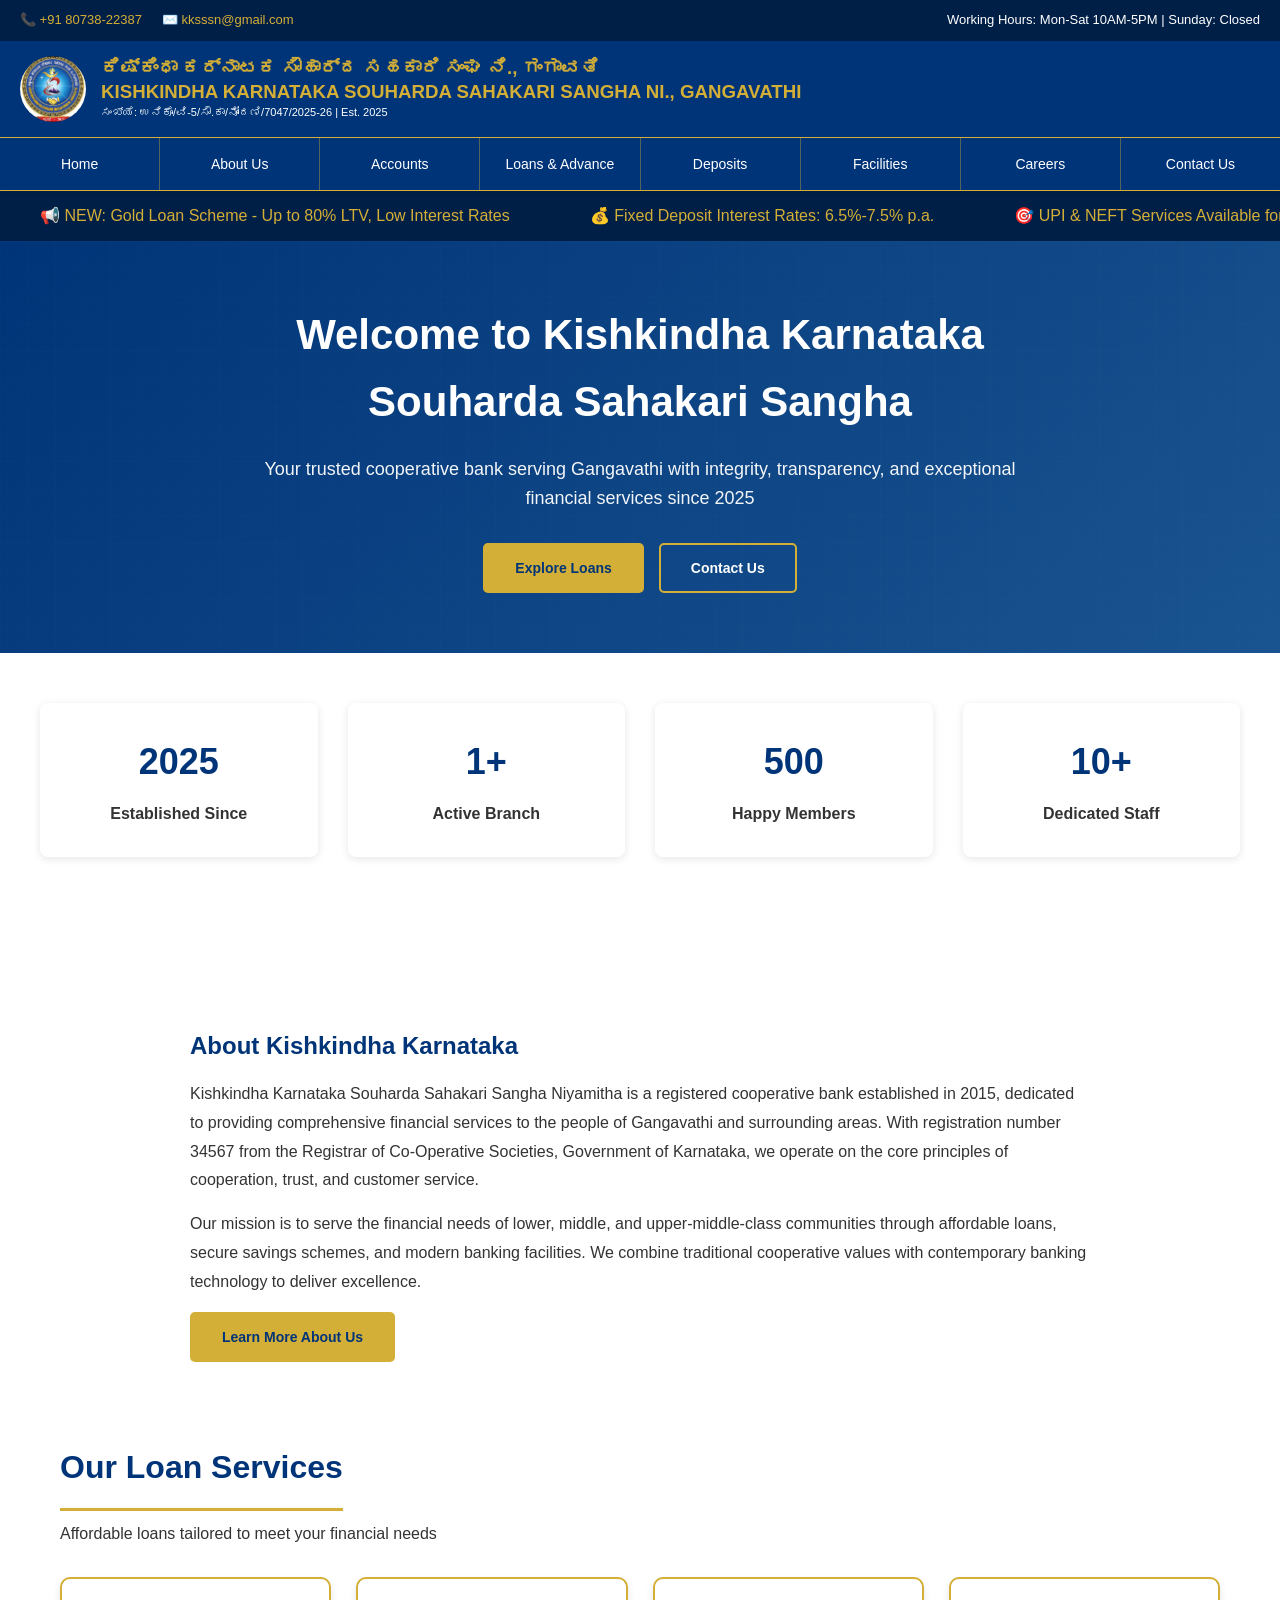
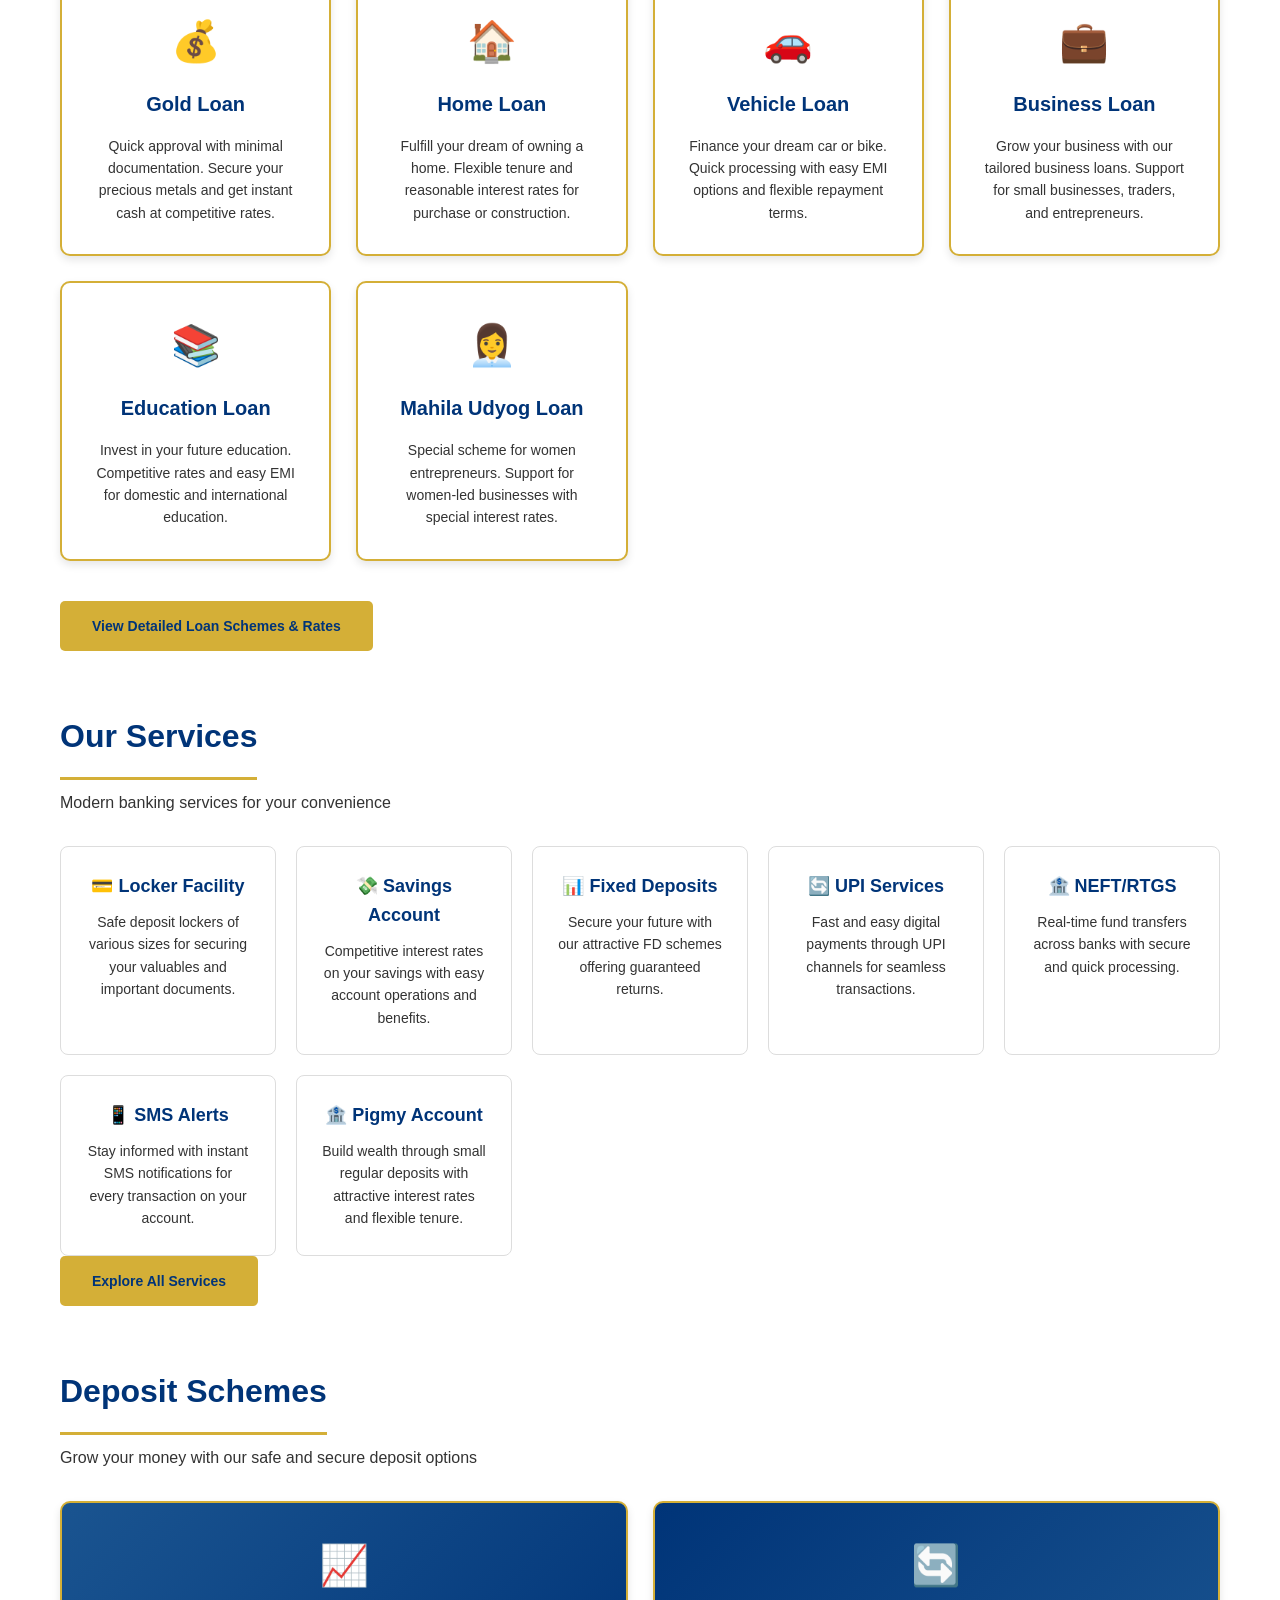
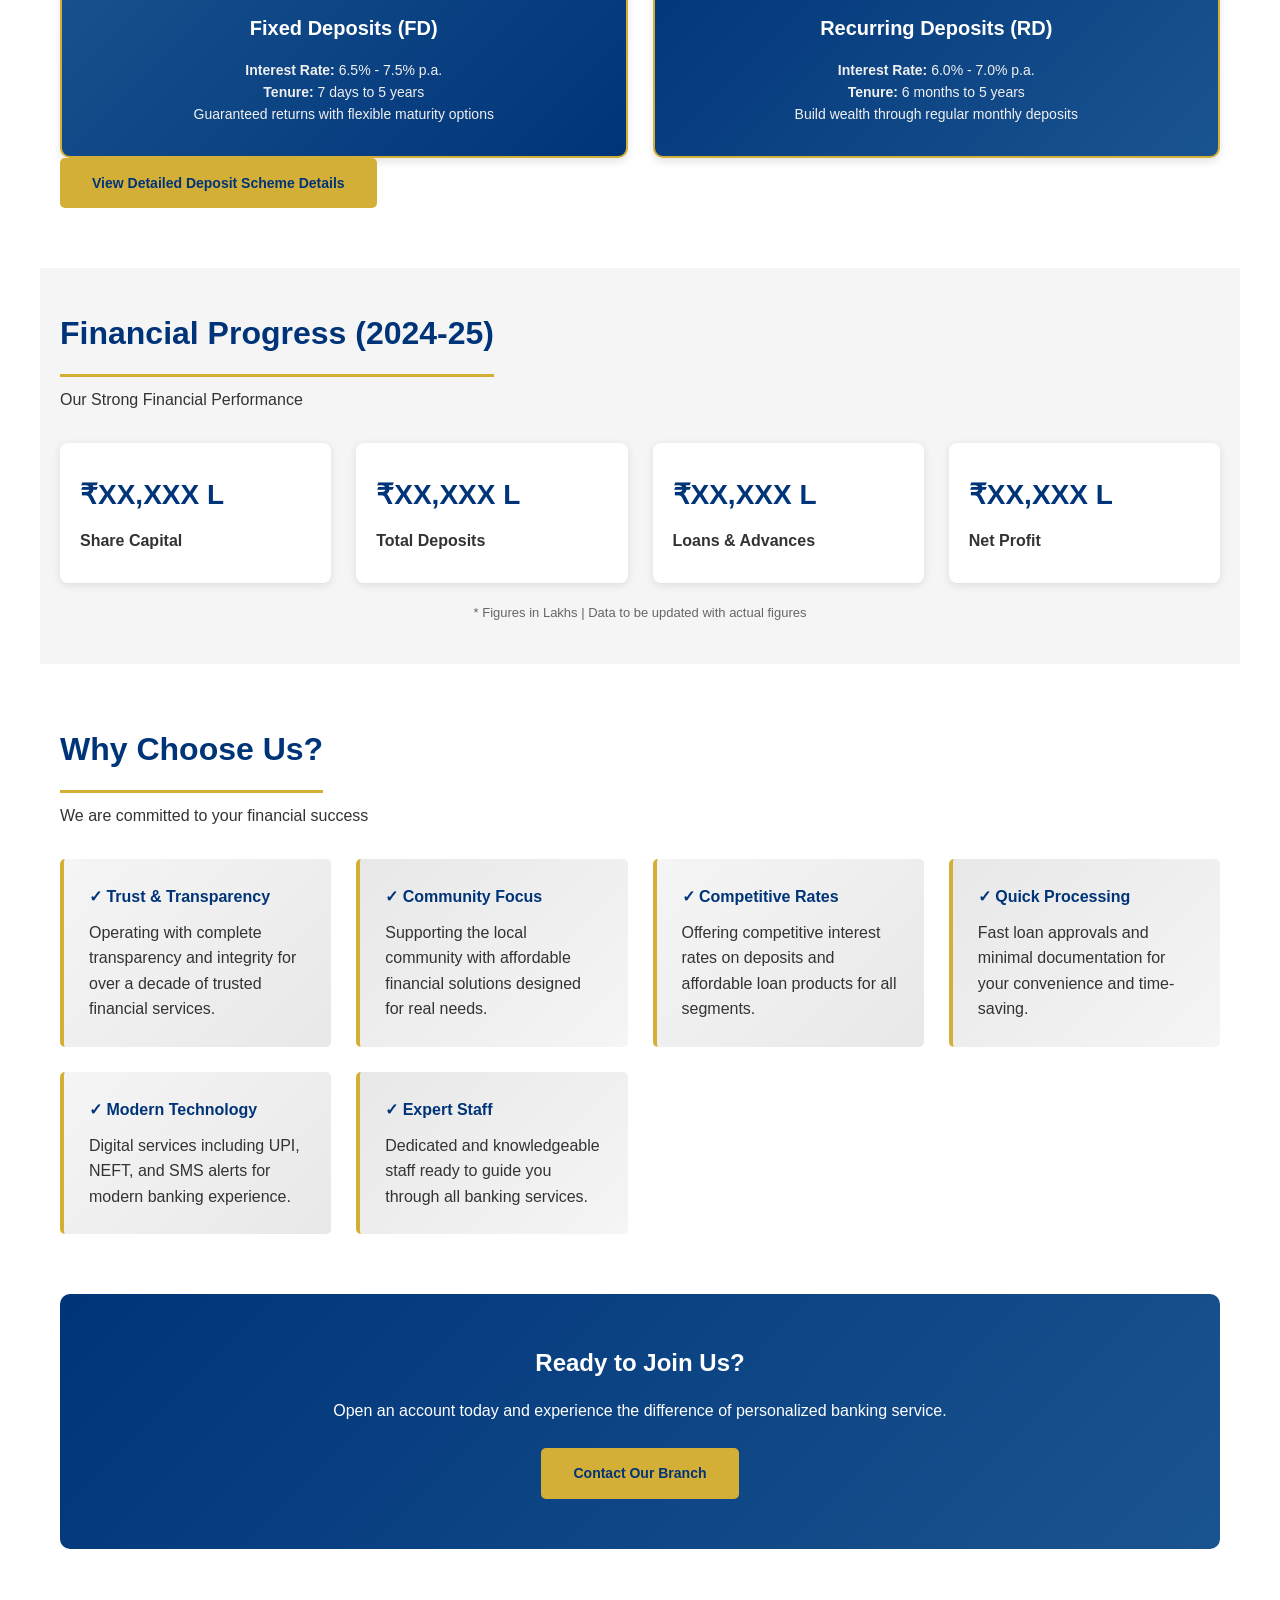
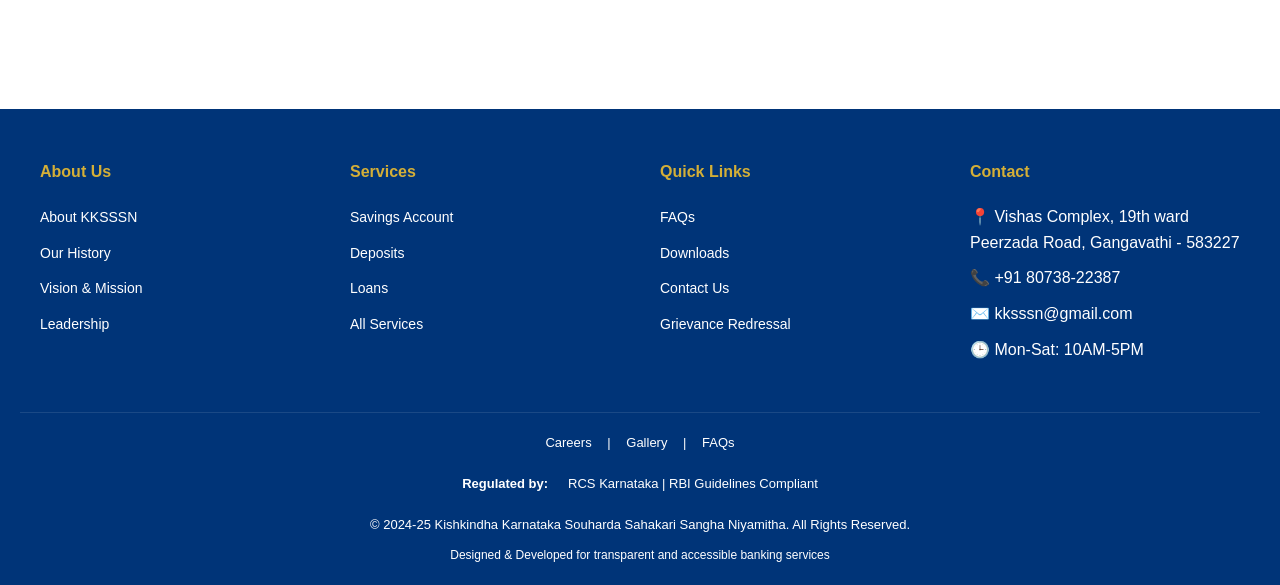
==== index.html @ 933e0ce1 "second commit" ====
<!DOCTYPE html>
<html lang="en">
<head>
    <meta charset="UTF-8">
    <meta name="viewport" content="width=device-width, initial-scale=1.0">
    <meta name="description" content="Kishkinda Karnataka Souharda Sahakari Sangha Niyamitha - Cooperative Bank in Gangavathi">
    <meta name="keywords" content="cooperative bank, loan, deposit, savings, Gangavathi">
    <title>KKSSSN - Kishkinda Karnataka Souharda Sahakari Sangha Niyamitha</title>
    <link rel="stylesheet" href="assets/css/style.css">
</head>
<body>
    <!-- HEADER & NAVIGATION -->
    <header>
        <div class="header-top">
            <div class="header-top-content">
                <div class="header-contact">
                    <a href="tel:+918073822387">📞 +91 80738-22387</a>
                    <a href="mailto:kksssn@gmail.com">✉️ kksssn@gmail.com</a>
                </div>
                <div class="header-top-right">Working Hours: Mon-Sat 10AM-5PM | Sunday: Closed</div>
            </div>
        </div>

        <div class="header-main">
            <div class="logo-section">
                <img src="assets/images/logo.png" alt="KKSSSN Logo" class="logo-img">
                <div class="logo-text">
                    <h1>ಕಿಷ್ಕಿಂಧಾ ಕರ್ನಾಟಕ ಸೌಹಾರ್ದ ಸಹಕಾರಿ ಸಂಘ ನಿ.,  ಗಂಗಾವತಿ<br>KISHKINDHA KARNATAKA SOUHARDA SAHAKARI SANGHA NI., GANGAVATHI</h1>
                    <p>ಸಂಖ್ಯೆ: ಉನಿಕೊ/ವಿ-5/ಸೌ.ಕಾ/ನೋಂದಣಿ/7047/2025-26 | Est. 2025</p>
                </div>
            </div>

            <button class="nav-toggle">☰</button>

            <nav>
                <ul>
                    <li><a href="index.html">Home</a></li>
                    <li class="dropdown">
                        <a href="#about">About Us</a>
                        <ul class="dropdown-menu">
                            <li><a href="pages/about.html#history">History</a></li>
                            <li><a href="pages/about.html#vision">Vision & Mission</a></li>
                            <li><a href="pages/about.html#leadership">Leadership</a></li>
                            <li><a href="pages/gallery.html">Gallery</a></li>
                        </ul>
                    </li>
                    <li class="dropdown">
                        <a href="#accounts">Accounts</a>
                        <ul class="dropdown-menu">
                            <li><a href="pages/savings.html">Savings Account</a></li>
                            <li><a href="pages/pigmy.html">Pigmy Account</a></li>
                        </ul>
                    </li>
                    <li class="dropdown">
                        <a href="#loans">Loans & Advance</a>
                        <ul class="dropdown-menu">
                            <li><a href="pages/loans.html#gold">Gold Loan</a></li>
                            <li><a href="pages/loans.html#home">Home Loan</a></li>
                            <li><a href="pages/loans.html#business">Business Loan</a></li>
                            <li><a href="pages/loans.html#education">Education Loan</a></li>
                            <li><a href="pages/loans.html#mortgage">Mortgage Loan</a></li>
                            <li><a href="pages/loans.html#unsecured">Unsecured Loan</a></li>
                            <li><a href="pages/loans.html#overdraft">Overdraft Facility</a></li>
                            <li><a href="pages/loans.html#emi-calculator">EMI Calculator</a></li>
                        </ul>
                    </li>
                    <li class="dropdown">
                        <a href="#deposits">Deposits</a>
                        <ul class="dropdown-menu">
                            <li><a href="pages/fixed-deposits.html">Fixed Deposit</a></li>
                            <li><a href="pages/fixed-deposits.html#recurring">Recurring Deposit</a></li>
                            <li><a href="pages/pigmy.html">Pigmy Deposit</a></li>
                        </ul>
                    </li>
                    <li class="dropdown">
                        <a href="#facilities">Facilities</a>
                        <ul class="dropdown-menu">
                            <li><a href="pages/services.html">Banking Services</a></li>
                            <li><a href="pages/services.html#locker">Locker Facility</a></li>
                            <li><a href="pages/services.html#online">Online Services</a></li>
                        </ul>
                    </li>
                    <li><a href="pages/careers.html">Careers</a></li>
                    <li><a href="pages/contact.html">Contact Us</a></li>
                </ul>
            </nav>
        </div>
    </header>

    <!-- MARQUEE / TICKER -->
    <div class="marquee-section">
        <div class="marquee">
            <span class="marquee-item">📢 NEW: Gold Loan Scheme - Up to 80% LTV, Low Interest Rates</span>
            <span class="marquee-item">💰 Fixed Deposit Interest Rates: 6.5%-7.5% p.a.</span>
            <span class="marquee-item">🎯 UPI & NEFT Services Available for Easy Transfers</span>
            <span class="marquee-item">📲 SMS Alert Service - Stay Updated with Your Account</span>
        </div>
    </div>

    <!-- HERO SECTION -->
    <section class="hero">
        <div class="hero-content">
            <h2>Welcome to Kishkindha Karnataka Souharda Sahakari Sangha</h2>
            <p>Your trusted cooperative bank serving Gangavathi with integrity, transparency, and exceptional financial services since 2025</p>
            <div class="hero-buttons">
                <a href="pages/loans.html" class="btn btn-primary">Explore Loans</a>
                <a href="pages/contact.html" class="btn btn-secondary">Contact Us</a>
            </div>
        </div>
    </section>

    <!-- STATISTICS SECTION -->
    <section class="stats-section">
        <div class="stats-container">
            <div class="stat-card">
                <div class="stat-number" data-count="2025">2025</div>
                <div class="stat-label">Established Since</div>
            </div>
            <div class="stat-card">
                <div class="stat-number" data-count="1">1</div>
                <div class="stat-label">Active Branch</div>
            </div>
            <div class="stat-card">
                <div class="stat-number" data-count="500">500</div>
                <div class="stat-label">Happy Members</div>
            </div>
            <div class="stat-card">
                <div class="stat-number" data-count="10">10</div>
                <div class="stat-label">Dedicated Staff</div>
            </div>
        </div>
    </section>

    <!-- MAIN CONTENT -->
    <main>
        <!-- ABOUT SECTION -->
        <section class="about-snippet">
            <div class="about-snippet-content">
                <h3>About Kishkindha Karnataka</h3>
                <p>Kishkindha Karnataka Souharda Sahakari Sangha Niyamitha is a registered cooperative bank established in 2015, dedicated to providing comprehensive financial services to the people of Gangavathi and surrounding areas. With registration number 34567 from the Registrar of Co-Operative Societies, Government of Karnataka, we operate on the core principles of cooperation, trust, and customer service.</p>
                <p>Our mission is to serve the financial needs of lower, middle, and upper-middle-class communities through affordable loans, secure savings schemes, and modern banking facilities. We combine traditional cooperative values with contemporary banking technology to deliver excellence.</p>
                <a href="pages/about.html" class="btn btn-primary">Learn More About Us</a>
            </div>
        </section>

        <!-- LOAN SERVICES SECTION -->
        <section class="section">
            <h2 class="section-title">Our Loan Services</h2>
            <p class="section-subtitle">Affordable loans tailored to meet your financial needs</p>
            
            <div class="loans-grid">
                <div class="loan-card">
                    <div class="icon">💰</div>
                    <h3>Gold Loan</h3>
                    <p>Quick approval with minimal documentation. Secure your precious metals and get instant cash at competitive rates.</p>
                </div>
                <div class="loan-card">
                    <div class="icon">🏠</div>
                    <h3>Home Loan</h3>
                    <p>Fulfill your dream of owning a home. Flexible tenure and reasonable interest rates for purchase or construction.</p>
                </div>
                <div class="loan-card">
                    <div class="icon">🚗</div>
                    <h3>Vehicle Loan</h3>
                    <p>Finance your dream car or bike. Quick processing with easy EMI options and flexible repayment terms.</p>
                </div>
                <div class="loan-card">
                    <div class="icon">💼</div>
                    <h3>Business Loan</h3>
                    <p>Grow your business with our tailored business loans. Support for small businesses, traders, and entrepreneurs.</p>
                </div>
                <div class="loan-card">
                    <div class="icon">📚</div>
                    <h3>Education Loan</h3>
                    <p>Invest in your future education. Competitive rates and easy EMI for domestic and international education.</p>
                </div>
                <div class="loan-card">
                    <div class="icon">👩‍💼</div>
                    <h3>Mahila Udyog Loan</h3>
                    <p>Special scheme for women entrepreneurs. Support for women-led businesses with special interest rates.</p>
                </div>
            </div>

            <a href="pages/loans.html" class="btn btn-primary">View Detailed Loan Schemes & Rates</a>
        </section>

        <!-- OUR SERVICES SECTION -->
        <section class="section">
            <h2 class="section-title">Our Services</h2>
            <p class="section-subtitle">Modern banking services for your convenience</p>
            
            <div class="services-grid">
                <div class="service-item">
                    <h4>💳 Locker Facility</h4>
                    <p>Safe deposit lockers of various sizes for securing your valuables and important documents.</p>
                </div>
                <div class="service-item">
                    <h4>💸 Savings Account</h4>
                    <p>Competitive interest rates on your savings with easy account operations and benefits.</p>
                </div>
                <div class="service-item">
                    <h4>📊 Fixed Deposits</h4>
                    <p>Secure your future with our attractive FD schemes offering guaranteed returns.</p>
                </div>
                <div class="service-item">
                    <h4>🔄 UPI Services</h4>
                    <p>Fast and easy digital payments through UPI channels for seamless transactions.</p>
                </div>
                <div class="service-item">
                    <h4>🏦 NEFT/RTGS</h4>
                    <p>Real-time fund transfers across banks with secure and quick processing.</p>
                </div>
                <div class="service-item">
                    <h4>📱 SMS Alerts</h4>
                    <p>Stay informed with instant SMS notifications for every transaction on your account.</p>
                </div>
                <div class="service-item">
                    <h4>🏦 Pigmy Account</h4>
                    <p>Build wealth through small regular deposits with attractive interest rates and flexible tenure.</p>
                </div>
            </div>

            <a href="pages/services.html" class="btn btn-primary">Explore All Services</a>
        </section>

        <!-- DEPOSIT SCHEMES PREVIEW -->
        <section class="section">
            <h2 class="section-title">Deposit Schemes</h2>
            <p class="section-subtitle">Grow your money with our safe and secure deposit options</p>
            
            <div style="display: grid; grid-template-columns: repeat(auto-fit, minmax(280px, 1fr)); gap: 25px;">
                <div class="loan-card" style="background: linear-gradient(135deg, #1a5490 0%, #003478 100%); color: white;">
                    <div class="icon">📈</div>
                    <h3 style="color: white;">Fixed Deposits (FD)</h3>
                    <p style="color: #f0f0f0;"><strong>Interest Rate:</strong> 6.5% - 7.5% p.a.</p>
                    <p style="color: #f0f0f0;"><strong>Tenure:</strong> 7 days to 5 years</p>
                    <p style="color: #f0f0f0;">Guaranteed returns with flexible maturity options</p>
                </div>
                <div class="loan-card" style="background: linear-gradient(135deg, #003478 0%, #1a5490 100%); color: white;">
                    <div class="icon">🔄</div>
                    <h3 style="color: white;">Recurring Deposits (RD)</h3>
                    <p style="color: #f0f0f0;"><strong>Interest Rate:</strong> 6.0% - 7.0% p.a.</p>
                    <p style="color: #f0f0f0;"><strong>Tenure:</strong> 6 months to 5 years</p>
                    <p style="color: #f0f0f0;">Build wealth through regular monthly deposits</p>
                </div>
            </div>

            <a href="pages/deposits.html" class="btn btn-primary">View Detailed Deposit Scheme Details</a>
        </section>

        <!-- FINANCIAL PROGRESS SECTION -->
        <section class="section" style="background-color: var(--light-gray); padding: 40px 20px; margin-left: -20px; margin-right: -20px;">
            <div style="max-width: 1200px; margin: 0 auto;">
                <h2 class="section-title">Financial Progress (2024-25)</h2>
                <p class="section-subtitle" style="margin-bottom: 30px;">Our Strong Financial Performance</p>
                
                <div style="display: grid; grid-template-columns: repeat(auto-fit, minmax(200px, 1fr)); gap: 25px;">
                    <div class="stat-card">
                        <div style="font-size: 28px; font-weight: 700; color: var(--primary-blue); margin-bottom: 10px;">₹XX,XXX L</div>
                        <div class="stat-label">Share Capital</div>
                    </div>
                    <div class="stat-card">
                        <div style="font-size: 28px; font-weight: 700; color: var(--primary-blue); margin-bottom: 10px;">₹XX,XXX L</div>
                        <div class="stat-label">Total Deposits</div>
                    </div>
                    <div class="stat-card">
                        <div style="font-size: 28px; font-weight: 700; color: var(--primary-blue); margin-bottom: 10px;">₹XX,XXX L</div>
                        <div class="stat-label">Loans & Advances</div>
                    </div>
                    <div class="stat-card">
                        <div style="font-size: 28px; font-weight: 700; color: var(--primary-blue); margin-bottom: 10px;">₹XX,XXX L</div>
                        <div class="stat-label">Net Profit</div>
                    </div>
                </div>
                <p style="text-align: center; color: #666; margin-top: 20px; font-size: 13px;">* Figures in Lakhs | Data to be updated with actual figures</p>
            </div>
        </section>

        <!-- WHY CHOOSE US -->
        <section class="section">
            <h2 class="section-title">Why Choose Us?</h2>
            <p class="section-subtitle">We are committed to your financial success</p>
            
            <div style="display: grid; grid-template-columns: repeat(auto-fit, minmax(250px, 1fr)); gap: 25px;">
                <div style="padding: 25px; background: linear-gradient(135deg, #f5f5f5 0%, #e8e8e8 100%); border-left: 4px solid var(--gold); border-radius: 5px;">
                    <h4 style="color: var(--primary-blue); margin-bottom: 10px;">✓ Trust & Transparency</h4>
                    <p>Operating with complete transparency and integrity for over a decade of trusted financial services.</p>
                </div>
                <div style="padding: 25px; background: linear-gradient(135deg, #e8e8e8 0%, #f5f5f5 100%); border-left: 4px solid var(--gold); border-radius: 5px;">
                    <h4 style="color: var(--primary-blue); margin-bottom: 10px;">✓ Community Focus</h4>
                    <p>Supporting the local community with affordable financial solutions designed for real needs.</p>
                </div>
                <div style="padding: 25px; background: linear-gradient(135deg, #f5f5f5 0%, #e8e8e8 100%); border-left: 4px solid var(--gold); border-radius: 5px;">
                    <h4 style="color: var(--primary-blue); margin-bottom: 10px;">✓ Competitive Rates</h4>
                    <p>Offering competitive interest rates on deposits and affordable loan products for all segments.</p>
                </div>
                <div style="padding: 25px; background: linear-gradient(135deg, #e8e8e8 0%, #f5f5f5 100%); border-left: 4px solid var(--gold); border-radius: 5px;">
                    <h4 style="color: var(--primary-blue); margin-bottom: 10px;">✓ Quick Processing</h4>
                    <p>Fast loan approvals and minimal documentation for your convenience and time-saving.</p>
                </div>
                <div style="padding: 25px; background: linear-gradient(135deg, #f5f5f5 0%, #e8e8e8 100%); border-left: 4px solid var(--gold); border-radius: 5px;">
                    <h4 style="color: var(--primary-blue); margin-bottom: 10px;">✓ Modern Technology</h4>
                    <p>Digital services including UPI, NEFT, and SMS alerts for modern banking experience.</p>
                </div>
                <div style="padding: 25px; background: linear-gradient(135deg, #e8e8e8 0%, #f5f5f5 100%); border-left: 4px solid var(--gold); border-radius: 5px;">
                    <h4 style="color: var(--primary-blue); margin-bottom: 10px;">✓ Expert Staff</h4>
                    <p>Dedicated and knowledgeable staff ready to guide you through all banking services.</p>
                </div>
            </div>
        </section>

        <!-- CALL TO ACTION -->
        <section class="section" style="background: linear-gradient(135deg, var(--primary-blue) 0%, var(--light-blue) 100%); color: white; padding: 50px 30px; border-radius: 10px; text-align: center;">
            <h2 style="margin-bottom: 15px;">Ready to Join Us?</h2>
            <p style="margin-bottom: 25px; font-size: 16px;">Open an account today and experience the difference of personalized banking service.</p>
            <a href="pages/contact.html" class="btn btn-primary">Contact Our Branch</a>
        </section>
    </main>

    <!-- FOOTER -->
    <footer>
        <div class="footer-content">
            <div class="footer-section">
                <h4>About Us</h4>
                <ul>
                    <li><a href="pages/about.html">About KKSSSN</a></li>
                    <li><a href="pages/about.html#history">Our History</a></li>
                    <li><a href="pages/about.html#vision">Vision & Mission</a></li>
                    <li><a href="pages/about.html#leadership">Leadership</a></li>
                </ul>
            </div>

            <div class="footer-section">
                <h4>Services</h4>
                <ul>
                    <li><a href="pages/savings.html">Savings Account</a></li>
                    <li><a href="pages/deposits.html">Deposits</a></li>
                    <li><a href="pages/loans.html">Loans</a></li>
                    <li><a href="pages/services.html">All Services</a></li>
                </ul>
            </div>

            <div class="footer-section">
                <h4>Quick Links</h4>
                <ul>
                    <li><a href="pages/faqs.html">FAQs</a></li>
                    <li><a href="pages/downloads.html">Downloads</a></li>
                    <li><a href="pages/contact.html">Contact Us</a></li>
                    <li><a href="pages/contact.html#grievance">Grievance Redressal</a></li>
                </ul>
            </div>

            <div class="footer-section">
                <h4>Contact</h4>
                <ul>
                    <li>📍 Vishas Complex, 19th ward<br>Peerzada Road, Gangavathi - 583227</li>
                    <li>📞 +91 80738-22387</li>
                    <li>✉️ kksssn@gmail.com</li>
                    <li>🕒 Mon-Sat: 10AM-5PM</li>
                </ul>
            </div>
        </div>

        <div class="footer-bottom">
            <div style="margin-bottom: 15px; font-size: 13px;">
                <a href="pages/careers.html" style="color: var(--gold-accent); text-decoration: none; margin: 0 12px;">Careers</a> | 
                <a href="pages/gallery.html" style="color: var(--gold-accent); text-decoration: none; margin: 0 12px;">Gallery</a> | 
                <a href="pages/faqs.html" style="color: var(--gold-accent); text-decoration: none; margin: 0 12px;">FAQs</a>
            </div>
            <div class="footer-logos">
                <span style="font-weight: 600;">Regulated by:</span>
                <span>RCS Karnataka | RBI Guidelines Compliant</span>
            </div>
            <p style="margin-top: 20px;">© 2024-25 Kishkindha Karnataka Souharda Sahakari Sangha Niyamitha. All Rights Reserved.</p>
            <p style="font-size: 12px; margin-top: 10px;">Designed & Developed for transparent and accessible banking services</p>
        </div>
    </footer>

    <script src="assets/js/script.js"></script>
</body>
</html>
---- assets/css/style.css ----
/* ================================================
   KKSSSN Website - Main Stylesheet
   Color Scheme: Blue (#003478), White (#FFFFFF), Gold (#D4AF37)
   ================================================ */

* {
    margin: 0;
    padding: 0;
    box-sizing: border-box;
}

:root {
    --primary-blue: #003478;
    --dark-blue: #001f47;
    --light-blue: #1a5490;
    --gold: #D4AF37;
    --white: #FFFFFF;
    --light-gray: #f5f5f5;
    --dark-gray: #333333;
    --border-gray: #ddd;
}

body {
    font-family: 'Segoe UI', Tahoma, Geneva, Verdana, sans-serif;
    line-height: 1.6;
    color: var(--dark-gray);
    background-color: var(--white);
}

/* ======= HEADER & NAVIGATION ======= */
header {
    background-color: var(--primary-blue);
    color: var(--white);
    padding: 0;
    position: sticky;
    top: 0;
    z-index: 1000;
    box-shadow: 0 2px 5px rgba(0,0,0,0.1);
}

.header-top {
    background-color: var(--dark-blue);
    padding: 10px 20px;
    font-size: 13px;
    width: 100%;
}

.header-top-content {
    display: flex;
    justify-content: space-between;
    align-items: center;
    flex-wrap: wrap;
    gap: 20px;
    width: 100%;
}

.header-contact {
    display: flex;
    gap: 20px;
    flex-wrap: wrap;
    margin-right: auto;
}

.header-contact a {
    color: var(--gold);
    text-decoration: none;
    transition: color 0.3s;
}

.header-contact a:hover {
    color: var(--white);
}

.header-top-right {
    white-space: nowrap;
    text-align: right;
}

.header-main {
    display: flex;
    flex-direction: row;
    flex-wrap: wrap;
    align-items: flex-start;
    padding: 0;
    max-width: 100%;
    margin: 0 auto;
    width: 100%;
}

.logo-section {
    display: flex;
    align-items: center;
    gap: 15px;
    flex: 0 0 auto;
    min-width: 0;
    max-width: none;
    padding: 15px 20px;
    background-color: var(--primary-blue);
    order: 1;
    flex-basis: auto;
}

.logo-img {
    width: 66px;
    height: 66px;
    border-radius: 50%;
}

.logo-text h1 {
    font-size: 18.7px;
    font-weight: 700;
    line-height: 1.3;
    color: var(--gold);
    margin: 0;
    white-space: nowrap;
    word-break: normal;
    overflow: hidden;
    text-overflow: ellipsis;
}

.logo-text p {
    font-size: 11px;
    color: var(--white);
    margin: 0;
    white-space: nowrap;
}

.nav-toggle {
    display: none;
    background: none;
    border: none;
    color: var(--gold);
    font-size: 24px;
    cursor: pointer;
    padding: 15px 20px;
    order: 1;
    flex: 1;
    text-align: right;
}

nav {
    display: flex;
    gap: 0;
    align-items: center;
    width: 100%;
    background-color: var(--primary-blue);
    padding: 0;
    order: 2;
    justify-content: center;
    flex-basis: 100%;
    border-top: 1.5px solid var(--gold);
    border-bottom: 1.5px solid var(--gold);
}

nav ul {
    list-style: none;
    display: flex;
    gap: 0;
    width: 100%;
    justify-content: space-around;
}

nav li {
    position: relative;
    flex: 1;
    text-align: center;
    border-right: 1px solid rgba(212, 175, 55, 0.4);
}

nav li:last-child {
    border-right: none;
}

nav a {
    color: var(--white);
    text-decoration: none;
    padding: 15px 18px;
    display: block;
    transition: background-color 0.3s, color 0.3s;
    font-size: 14px;
    font-weight: 500;
}

nav a:hover {
    background-color: var(--gold);
    color: var(--primary-blue);
}

/* Dropdown Styles */
.dropdown {
    position: relative;
}

.dropdown-menu {
    position: absolute;
    top: 100%;
    left: 0;
    background-color: var(--dark-blue);
    list-style: none;
    min-width: 200px;
    opacity: 0;
    visibility: hidden;
    transform: translateY(-10px);
    transition: all 0.3s;
    box-shadow: 0 4px 6px rgba(0,0,0,0.2);
    display: flex;
    flex-direction: column;
    text-align: left;
}

.dropdown:hover .dropdown-menu {
    opacity: 1;
    visibility: visible;
    transform: translateY(0);
}

.dropdown-menu li a {
    padding: 12px 20px;
    border-bottom: 1px solid rgba(255,255,255,0.1);
    text-align: left;
}

.dropdown-menu li a:hover {
    background-color: var(--gold);
    color: var(--primary-blue);
}

.internet-banking-btn {
    background-color: var(--gold);
    color: var(--primary-blue);
    padding: 10px 20px !important;
    border-radius: 5px;
    font-weight: 700;
    margin-left: 10px;
}

.internet-banking-btn:hover {
    background-color: var(--white);
    box-shadow: 0 2px 8px rgba(212,175,55,0.3);
}

/* ======= MOBILE MENU ======= */
@media (max-width: 768px) {
    .logo-text h1 {
        font-size: 14px;
    }

    .nav-toggle {
        display: block;
    }

    nav {
        position: absolute;
        top: 100%;
        left: 0;
        right: 0;
        background-color: var(--dark-blue);
        flex-direction: column;
        max-height: 0;
        overflow: hidden;
        transition: max-height 0.3s;
    }

    nav.active {
        max-height: 500px;
    }

    nav ul {
        flex-direction: column;
        width: 100%;
        gap: 0;
    }

    nav a {
        border-bottom: 1px solid rgba(255,255,255,0.1);
    }

    .dropdown-menu {
        position: static;
        opacity: 1;
        visibility: visible;
        transform: none;
        background-color: rgba(0,0,0,0.2);
        max-height: 0;
        overflow: hidden;
        transition: max-height 0.3s;
    }

    .dropdown.active .dropdown-menu {
        max-height: 300px;
    }
}

/* ======= HERO SECTION ======= */
.hero {
    background: linear-gradient(135deg, var(--primary-blue) 0%, var(--light-blue) 100%);
    color: var(--white);
    padding: 60px 20px;
    text-align: center;
    position: relative;
    overflow: hidden;
}

.hero::before {
    content: '';
    position: absolute;
    top: 0;
    left: 0;
    right: 0;
    bottom: 0;
    background: url('data:image/svg+xml,<svg xmlns="http://www.w3.org/2000/svg" viewBox="0 0 1200 600"><defs><pattern id="grid" width="40" height="40" patternUnits="userSpaceOnUse"><path d="M 40 0 L 0 0 0 40" fill="none" stroke="rgba(255,255,255,.05)" stroke-width="1"/></pattern></defs><rect width="1200" height="600" fill="url(%23grid)" /></svg>');
    opacity: 0.5;
}

.hero-content {
    max-width: 800px;
    margin: 0 auto;
    position: relative;
    z-index: 1;
}

.hero h2 {
    font-size: 42px;
    margin-bottom: 20px;
    font-weight: 700;
}

.hero p {
    font-size: 18px;
    margin-bottom: 30px;
    opacity: 0.95;
}

.hero-buttons {
    display: flex;
    gap: 15px;
    justify-content: center;
    flex-wrap: wrap;
}

.btn {
    display: inline-block;
    padding: 12px 30px;
    border-radius: 5px;
    text-decoration: none;
    font-weight: 600;
    transition: all 0.3s;
    border: 2px solid transparent;
    cursor: pointer;
    font-size: 14px;
}

.btn-primary {
    background-color: var(--gold);
    color: var(--primary-blue);
}

.btn-primary:hover {
    background-color: var(--white);
    transform: translateY(-2px);
    box-shadow: 0 4px 12px rgba(212,175,55,0.4);
}

.btn-secondary {
    background-color: transparent;
    color: var(--white);
    border: 2px solid var(--gold);
}

.btn-secondary:hover {
    background-color: var(--gold);
    color: var(--primary-blue);
}

/* ======= MARQUEE ======= */
.marquee-section {
    background-color: var(--dark-blue);
    color: var(--gold);
    padding: 12px 0;
    overflow: hidden;
}

.marquee {
    display: flex;
    animation: scroll 30s linear infinite;
    white-space: nowrap;
}

@keyframes scroll {
    0% {
        transform: translateX(100%);
    }
    100% {
        transform: translateX(-100%);
    }
}

.marquee-item {
    padding: 0 40px;
    font-size: 16px;
    font-weight: 500;
}

/* ======= STATISTICS SECTION ======= */
.stats-section {
    background-color: var(--white);
    padding: 50px 20px;
}

.stats-container {
    max-width: 1200px;
    margin: 0 auto;
    display: grid;
    grid-template-columns: repeat(auto-fit, minmax(200px, 1fr));
    gap: 30px;
    text-align: center;
}

.stat-card {
    padding: 30px 20px;
    background-color: var(--white);
    border-radius: 8px;
    box-shadow: 0 2px 8px rgba(0,0,0,0.1);
    transition: transform 0.3s, box-shadow 0.3s;
}

.stat-card:hover {
    transform: translateY(-5px);
    box-shadow: 0 4px 12px rgba(0,0,0,0.15);
}

.stat-number {
    font-size: 36px;
    font-weight: 700;
    color: var(--primary-blue);
    margin-bottom: 10px;
}

.stat-label {
    font-size: 16px;
    color: var(--dark-gray);
    font-weight: 600;
}

/* ======= MAIN CONTENT ======= */
main {
    max-width: 1200px;
    margin: 0 auto;
    padding: 40px 20px;
}

.section {
    margin-bottom: 60px;
}

.section-title {
    font-size: 32px;
    font-weight: 700;
    color: var(--primary-blue);
    margin-bottom: 10px;
    padding-bottom: 15px;
    border-bottom: 3px solid var(--gold);
    display: inline-block;
}

.section-subtitle {
    font-size: 16px;
    color: var(--dark-gray);
    margin-bottom: 30px;
}

/* ======= LOAN CARDS GRID ======= */
.loans-grid {
    display: grid;
    grid-template-columns: repeat(auto-fit, minmax(250px, 1fr));
    gap: 25px;
    margin-bottom: 40px;
}

.loan-card {
    background-color: var(--white);
    color: var(--primary-blue);
    padding: 30px;
    border-radius: 10px;
    text-align: center;
    transition: transform 0.3s, box-shadow 0.3s;
    box-shadow: 0 4px 8px rgba(0,0,0,0.1);
    cursor: pointer;
    border: 2px solid var(--gold);
}

.loan-card:hover {
    transform: translateY(-8px);
    box-shadow: 0 8px 16px rgba(0,0,0,0.2);
    background-color: var(--light-gray);
}

.loan-card h3 {
    font-size: 20px;
    margin-bottom: 15px;
    font-weight: 700;
    color: var(--primary-blue);
}

.loan-card p {
    font-size: 14px;
    line-height: 1.6;
    color: var(--dark-gray);
}

.loan-card .icon {
    font-size: 40px;
    margin-bottom: 15px;
}

/* ======= SERVICES GRID ======= */
.services-grid {
    display: grid;
    grid-template-columns: repeat(auto-fit, minmax(200px, 1fr));
    gap: 20px;
}

.service-item {
    background-color: var(--white);
    padding: 25px;
    border-radius: 8px;
    text-align: center;
    border-top: 4px solid var(--gold);
    transition: all 0.3s;
    border: 1px solid var(--border-gray);
}

.service-item:hover {
    box-shadow: 0 4px 12px rgba(0,0,0,0.15);
    transform: translateY(-3px);
}

.service-item h4 {
    color: var(--primary-blue);
    font-size: 18px;
    margin-bottom: 10px;
    font-weight: 700;
}

.service-item p {
    font-size: 14px;
    color: var(--dark-gray);
}

/* ======= ABOUT SECTION ON HOMEPAGE ======= */
.about-snippet {
    background-color: var(--white);
    padding: 40px 20px;
    margin: -40px -20px;
    margin-top: 40px;
    margin-bottom: 40px;
}

.about-snippet-content {
    max-width: 900px;
    margin: 0 auto;
}

.about-snippet h3 {
    color: var(--primary-blue);
    font-size: 24px;
    margin-bottom: 15px;
}

.about-snippet p {
    font-size: 16px;
    line-height: 1.8;
    color: var(--dark-gray);
    margin-bottom: 15px;
}

/* ======= FULL PAGE ======= */
.page-header {
    background-color: var(--white);
    color: var(--primary-blue);
    padding: 40px 20px;
    margin-bottom: 40px;
    text-align: center;
    border-bottom: 3px solid var(--gold);
}

.page-header h1 {
    font-size: 36px;
    font-weight: 700;
    margin-bottom: 10px;
    color: var(--primary-blue);
}

.page-header p {
    font-size: 16px;
    color: var(--dark-gray);
}

/* ======= FOOTER ======= */
footer {
    background-color: var(--primary-blue);
    color: var(--white);
    padding: 50px 20px 20px;
    margin-top: 60px;
}

.footer-content {
    max-width: 1200px;
    margin: 0 auto;
    display: grid;
    grid-template-columns: repeat(auto-fit, minmax(250px, 1fr));
    gap: 40px;
    margin-bottom: 40px;
}

.footer-section h4 {
    color: var(--gold);
    font-size: 16px;
    margin-bottom: 20px;
    font-weight: 700;
}

.footer-section ul {
    list-style: none;
}

.footer-section ul li {
    margin-bottom: 10px;
}

.footer-section a {
    color: var(--white);
    text-decoration: none;
    transition: color 0.3s;
    font-size: 14px;
}

.footer-section a:hover {
    color: var(--gold);
}

.footer-bottom {
    border-top: 1px solid rgba(255,255,255,0.1);
    padding-top: 20px;
    text-align: center;
    font-size: 13px;
}

.footer-logos {
    display: flex;
    justify-content: center;
    gap: 20px;
    margin-top: 20px;
    align-items: center;
}

.footer-logos img {
    height: 40px;
    opacity: 0.8;
}

/* ======= TABLE STYLES ======= */
table {
    width: 100%;
    border-collapse: collapse;
    margin: 20px 0;
    box-shadow: 0 2px 8px rgba(0,0,0,0.1);
}

table thead {
    background-color: var(--primary-blue);
    color: var(--white);
}

table th {
    padding: 15px;
    text-align: left;
    font-weight: 700;
}

table td {
    padding: 12px 15px;
    border-bottom: 1px solid var(--border-gray);
}

table tbody tr:hover {
    background-color: var(--light-gray);
}

/* ======= FORM STYLES ======= */
form {
    max-width: 600px;
    margin: 30px 0;
}

.form-group {
    margin-bottom: 20px;
}

label {
    display: block;
    margin-bottom: 8px;
    font-weight: 600;
    color: var(--dark-gray);
}

input[type="text"],
input[type="email"],
input[type="phone"],
textarea,
select {
    width: 100%;
    padding: 12px;
    border: 1px solid var(--border-gray);
    border-radius: 5px;
    font-family: inherit;
    font-size: 14px;
    transition: border-color 0.3s;
}

input[type="text"]:focus,
input[type="email"]:focus,
input[type="phone"]:focus,
textarea:focus,
select:focus {
    outline: none;
    border-color: var(--primary-blue);
    box-shadow: 0 0 5px rgba(0,52,120,0.1);
}

textarea {
    resize: vertical;
    min-height: 120px;
}

/* ======= UTILITIES ======= */
.container {
    max-width: 1200px;
    margin: 0 auto;
    padding: 0 20px;
}

.text-center {
    text-align: center;
}

.text-gold {
    color: var(--gold);
}

.text-primary {
    color: var(--primary-blue);
}

.mt-20 {
    margin-top: 20px;
}

.mb-20 {
    margin-bottom: 20px;
}

/* ======= RESPONSIVE ======= */
@media (max-width: 768px) {
    .header-top-content {
        flex-direction: column;
        gap: 10px;
    }

    .header-main {
        flex-direction: column;
        padding-left: 15px;
        padding-right: 15px;
    }

    .logo-section {
        margin-bottom: 15px;
        width: 100%;
    }

    .logo-text h1 {
        font-size: 16px;
    }

    .logo-text p {
        font-size: 11px;
    }

    .hero h2 {
        font-size: 28px;
    }

    .hero p {
        font-size: 14px;
    }

    .section-title {
        font-size: 24px;
    }

    main {
        padding: 30px 15px;
    }

    .stats-container {
        grid-template-columns: repeat(2, 1fr);
        gap: 20px;
    }

    .stat-number {
        font-size: 28px;
    }

    .loans-grid {
        grid-template-columns: 1fr;
    }

    .footer-content {
        grid-template-columns: 1fr;
        gap: 30px;
    }
}

@media (max-width: 480px) {
    .header-contact {
        flex-direction: column;
        gap: 5px;
    }

    .hero h2 {
        font-size: 22px;
    }

    .hero p {
        font-size: 12px;
    }

    .hero-buttons {
        flex-direction: column;
    }

    .btn {
        width: 100%;
        text-align: center;
    }

    .stats-container {
        grid-template-columns: 1fr;
    }

    .stat-number {
        font-size: 24px;
    }
}
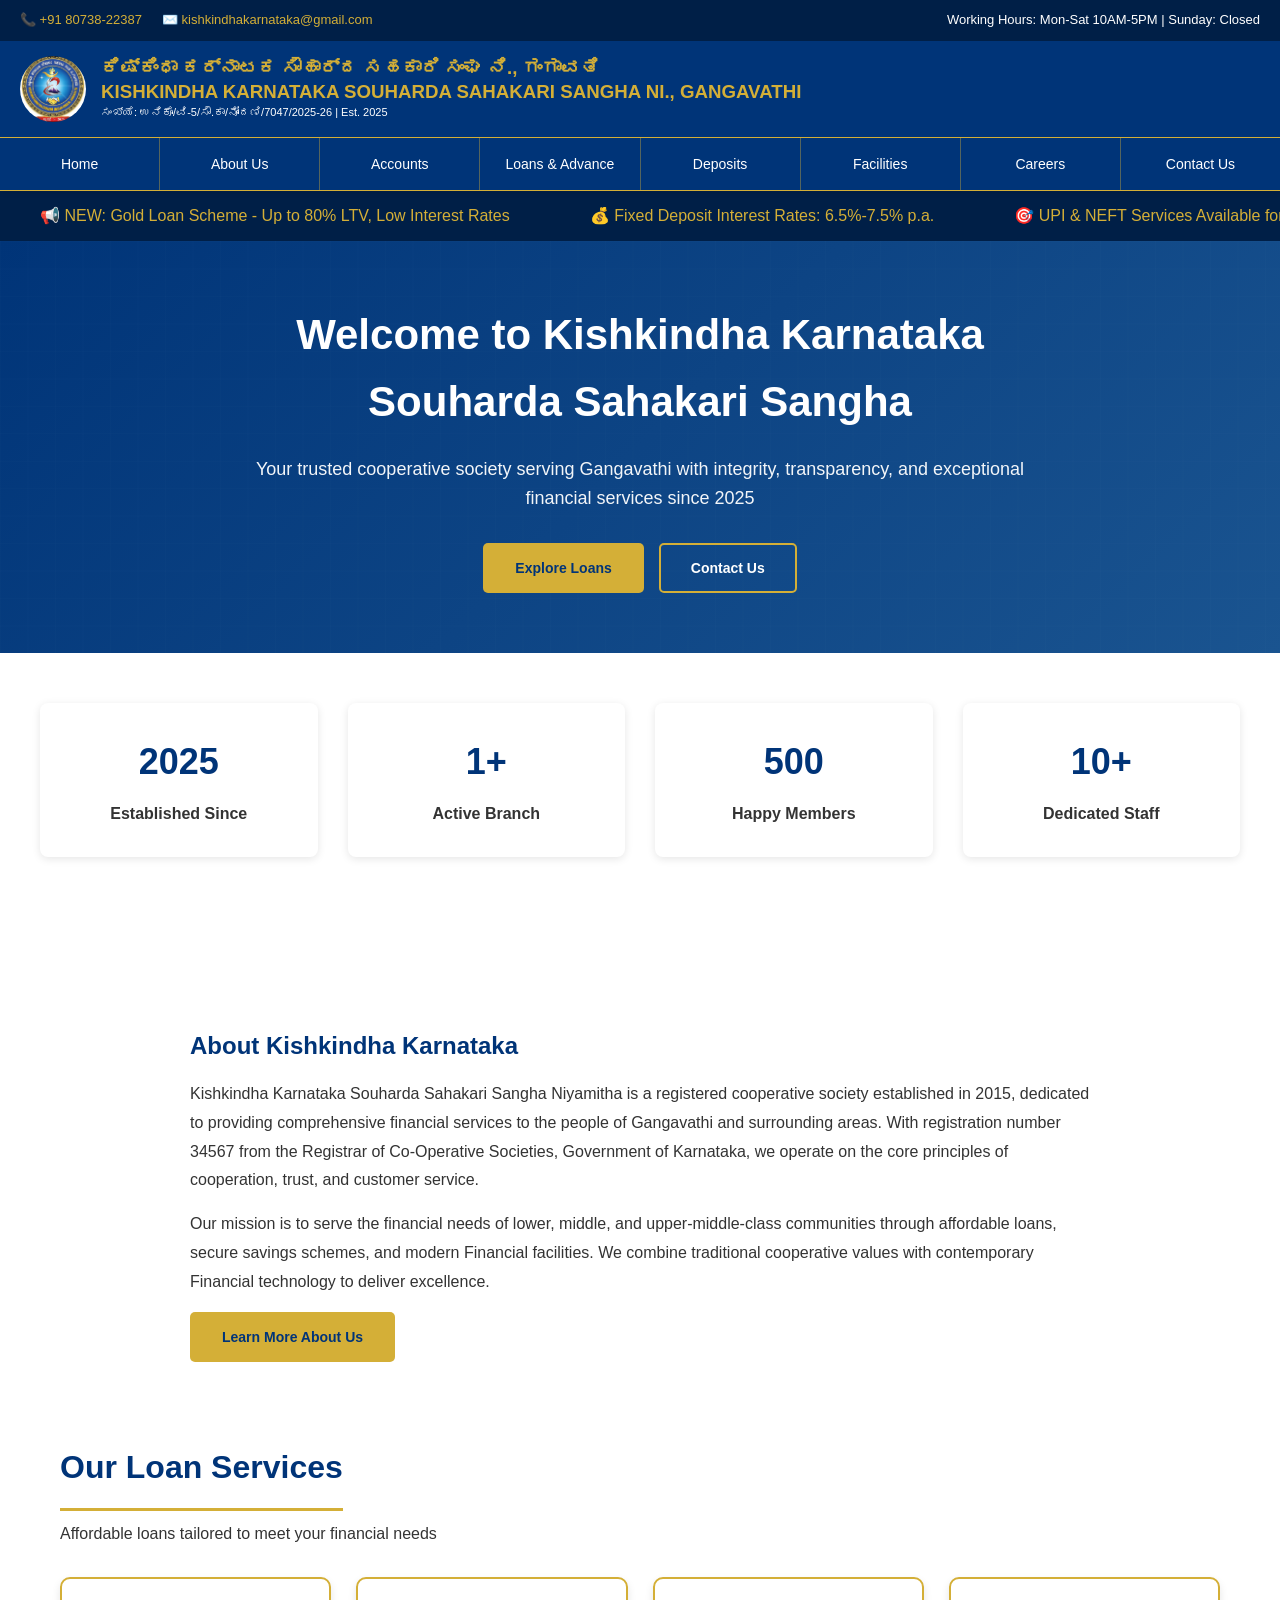
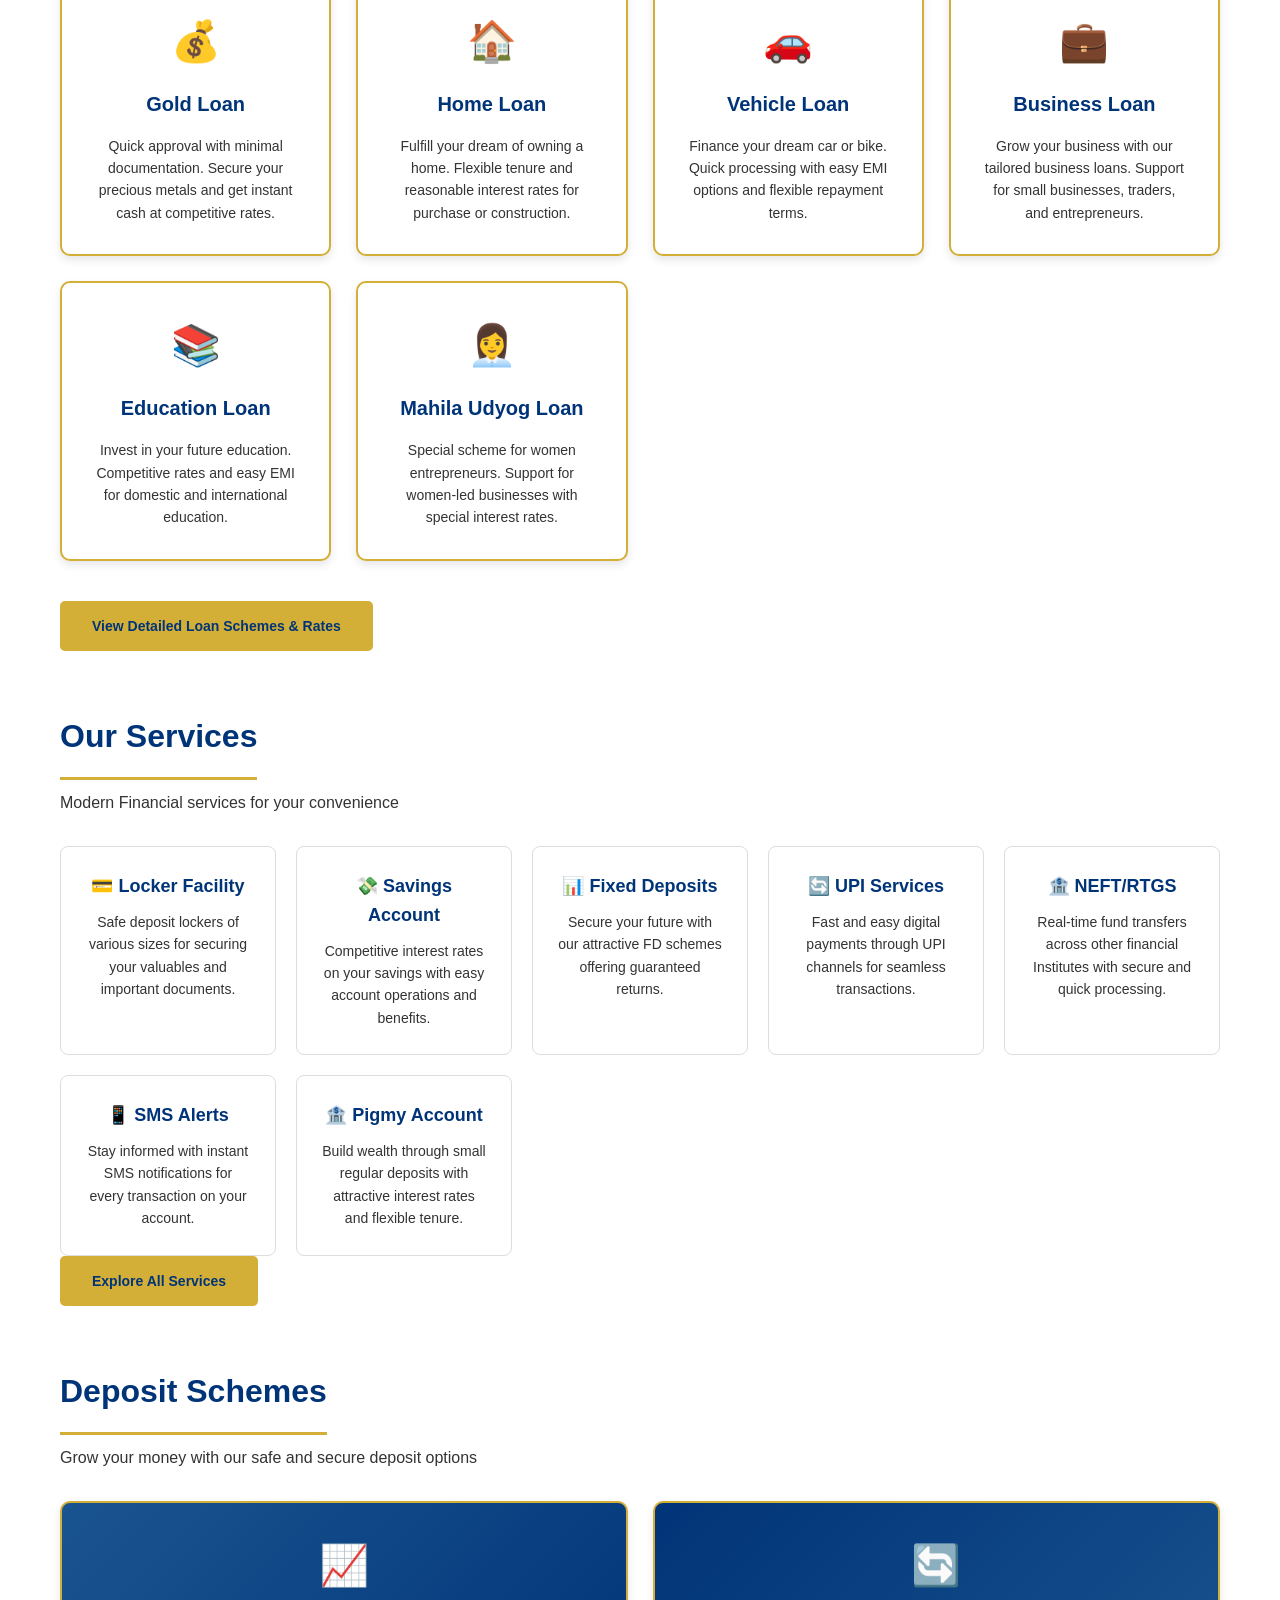
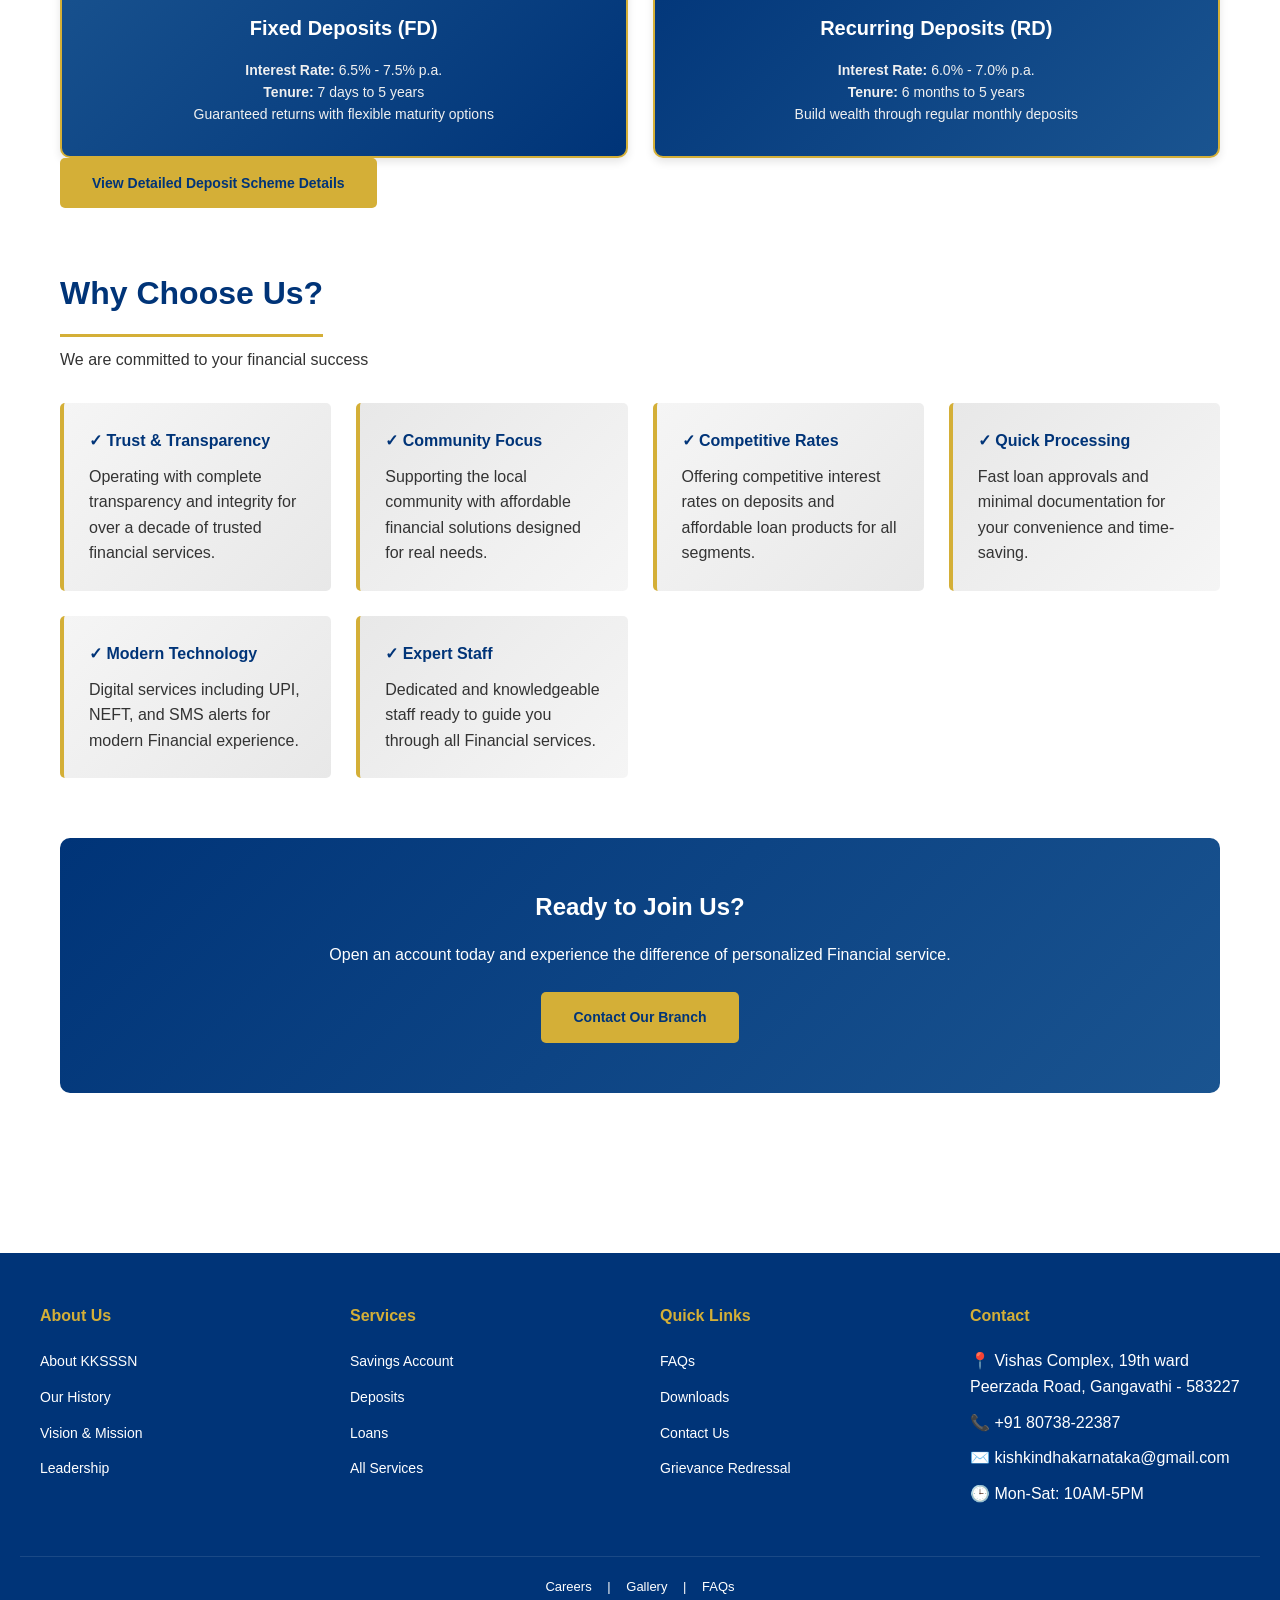
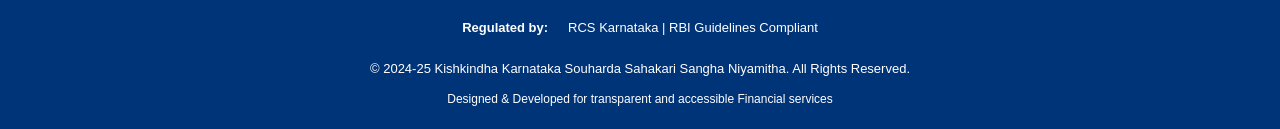
==== commit 48a57d75: "updated minor changes and added images" ====
--- a/index.html
+++ b/index.html
@@ -3,8 +3,8 @@
 <head>
     <meta charset="UTF-8">
     <meta name="viewport" content="width=device-width, initial-scale=1.0">
-    <meta name="description" content="Kishkinda Karnataka Souharda Sahakari Sangha Niyamitha - Cooperative Bank in Gangavathi">
-    <meta name="keywords" content="cooperative bank, loan, deposit, savings, Gangavathi">
+    <meta name="description" content="Kishkinda Karnataka Souharda Sahakari Sangha Niyamitha - cooperative society in Gangavathi">
+    <meta name="keywords" content="cooperative society, loan, deposit, savings, Gangavathi">
     <title>KKSSSN - Kishkinda Karnataka Souharda Sahakari Sangha Niyamitha</title>
     <link rel="stylesheet" href="assets/css/style.css">
 </head>
@@ -15,7 +15,7 @@
             <div class="header-top-content">
                 <div class="header-contact">
                     <a href="tel:+918073822387">📞 +91 80738-22387</a>
-                    <a href="mailto:kksssn@gmail.com">✉️ kksssn@gmail.com</a>
+                    <a href="mailto:kishkindhakarnataka@gmail.com">✉️ kishkindhakarnataka@gmail.com</a>
                 </div>
                 <div class="header-top-right">Working Hours: Mon-Sat 10AM-5PM | Sunday: Closed</div>
             </div>
@@ -41,6 +41,7 @@
                             <li><a href="pages/about.html#history">History</a></li>
                             <li><a href="pages/about.html#vision">Vision & Mission</a></li>
                             <li><a href="pages/about.html#leadership">Leadership</a></li>
+                            <li><a href="pages/board.html">Board of Directors</a></li>
                             <li><a href="pages/gallery.html">Gallery</a></li>
                         </ul>
                     </li>
@@ -75,7 +76,7 @@
                     <li class="dropdown">
                         <a href="#facilities">Facilities</a>
                         <ul class="dropdown-menu">
-                            <li><a href="pages/services.html">Banking Services</a></li>
+                            <li><a href="pages/services.html">Financial Services</a></li>
                             <li><a href="pages/services.html#locker">Locker Facility</a></li>
                             <li><a href="pages/services.html#online">Online Services</a></li>
                         </ul>
@@ -101,7 +102,7 @@
     <section class="hero">
         <div class="hero-content">
             <h2>Welcome to Kishkindha Karnataka Souharda Sahakari Sangha</h2>
-            <p>Your trusted cooperative bank serving Gangavathi with integrity, transparency, and exceptional financial services since 2025</p>
+            <p>Your trusted cooperative society serving Gangavathi with integrity, transparency, and exceptional financial services since 2025</p>
             <div class="hero-buttons">
                 <a href="pages/loans.html" class="btn btn-primary">Explore Loans</a>
                 <a href="pages/contact.html" class="btn btn-secondary">Contact Us</a>
@@ -137,8 +138,8 @@
         <section class="about-snippet">
             <div class="about-snippet-content">
                 <h3>About Kishkindha Karnataka</h3>
-                <p>Kishkindha Karnataka Souharda Sahakari Sangha Niyamitha is a registered cooperative bank established in 2015, dedicated to providing comprehensive financial services to the people of Gangavathi and surrounding areas. With registration number 34567 from the Registrar of Co-Operative Societies, Government of Karnataka, we operate on the core principles of cooperation, trust, and customer service.</p>
-                <p>Our mission is to serve the financial needs of lower, middle, and upper-middle-class communities through affordable loans, secure savings schemes, and modern banking facilities. We combine traditional cooperative values with contemporary banking technology to deliver excellence.</p>
+                <p>Kishkindha Karnataka Souharda Sahakari Sangha Niyamitha is a registered cooperative society established in 2015, dedicated to providing comprehensive financial services to the people of Gangavathi and surrounding areas. With registration number 34567 from the Registrar of Co-Operative Societies, Government of Karnataka, we operate on the core principles of cooperation, trust, and customer service.</p>
+                <p>Our mission is to serve the financial needs of lower, middle, and upper-middle-class communities through affordable loans, secure savings schemes, and modern Financial facilities. We combine traditional cooperative values with contemporary Financial technology to deliver excellence.</p>
                 <a href="pages/about.html" class="btn btn-primary">Learn More About Us</a>
             </div>
         </section>
@@ -187,7 +188,7 @@
         <!-- OUR SERVICES SECTION -->
         <section class="section">
             <h2 class="section-title">Our Services</h2>
-            <p class="section-subtitle">Modern banking services for your convenience</p>
+            <p class="section-subtitle">Modern Financial services for your convenience</p>
             
             <div class="services-grid">
                 <div class="service-item">
@@ -208,7 +209,7 @@
                 </div>
                 <div class="service-item">
                     <h4>🏦 NEFT/RTGS</h4>
-                    <p>Real-time fund transfers across banks with secure and quick processing.</p>
+                    <p>Real-time fund transfers across other financial Institutes with secure and quick processing.</p>
                 </div>
                 <div class="service-item">
                     <h4>📱 SMS Alerts</h4>
@@ -248,7 +249,7 @@
             <a href="pages/deposits.html" class="btn btn-primary">View Detailed Deposit Scheme Details</a>
         </section>
 
-        <!-- FINANCIAL PROGRESS SECTION -->
+        <!-- FINANCIAL PROGRESS SECTION
         <section class="section" style="background-color: var(--light-gray); padding: 40px 20px; margin-left: -20px; margin-right: -20px;">
             <div style="max-width: 1200px; margin: 0 auto;">
                 <h2 class="section-title">Financial Progress (2024-25)</h2>
@@ -274,7 +275,7 @@
                 </div>
                 <p style="text-align: center; color: #666; margin-top: 20px; font-size: 13px;">* Figures in Lakhs | Data to be updated with actual figures</p>
             </div>
-        </section>
+        </section> -->
 
         <!-- WHY CHOOSE US -->
         <section class="section">
@@ -300,11 +301,11 @@
                 </div>
                 <div style="padding: 25px; background: linear-gradient(135deg, #f5f5f5 0%, #e8e8e8 100%); border-left: 4px solid var(--gold); border-radius: 5px;">
                     <h4 style="color: var(--primary-blue); margin-bottom: 10px;">✓ Modern Technology</h4>
-                    <p>Digital services including UPI, NEFT, and SMS alerts for modern banking experience.</p>
+                    <p>Digital services including UPI, NEFT, and SMS alerts for modern Financial experience.</p>
                 </div>
                 <div style="padding: 25px; background: linear-gradient(135deg, #e8e8e8 0%, #f5f5f5 100%); border-left: 4px solid var(--gold); border-radius: 5px;">
                     <h4 style="color: var(--primary-blue); margin-bottom: 10px;">✓ Expert Staff</h4>
-                    <p>Dedicated and knowledgeable staff ready to guide you through all banking services.</p>
+                    <p>Dedicated and knowledgeable staff ready to guide you through all Financial services.</p>
                 </div>
             </div>
         </section>
@@ -312,7 +313,7 @@
         <!-- CALL TO ACTION -->
         <section class="section" style="background: linear-gradient(135deg, var(--primary-blue) 0%, var(--light-blue) 100%); color: white; padding: 50px 30px; border-radius: 10px; text-align: center;">
             <h2 style="margin-bottom: 15px;">Ready to Join Us?</h2>
-            <p style="margin-bottom: 25px; font-size: 16px;">Open an account today and experience the difference of personalized banking service.</p>
+            <p style="margin-bottom: 25px; font-size: 16px;">Open an account today and experience the difference of personalized Financial service.</p>
             <a href="pages/contact.html" class="btn btn-primary">Contact Our Branch</a>
         </section>
     </main>
@@ -355,7 +356,7 @@
                 <ul>
                     <li>📍 Vishas Complex, 19th ward<br>Peerzada Road, Gangavathi - 583227</li>
                     <li>📞 +91 80738-22387</li>
-                    <li>✉️ kksssn@gmail.com</li>
+                    <li>✉️ kishkindhakarnataka@gmail.com</li>
                     <li>🕒 Mon-Sat: 10AM-5PM</li>
                 </ul>
             </div>
@@ -372,7 +373,7 @@
                 <span>RCS Karnataka | RBI Guidelines Compliant</span>
             </div>
             <p style="margin-top: 20px;">© 2024-25 Kishkindha Karnataka Souharda Sahakari Sangha Niyamitha. All Rights Reserved.</p>
-            <p style="font-size: 12px; margin-top: 10px;">Designed & Developed for transparent and accessible banking services</p>
+            <p style="font-size: 12px; margin-top: 10px;">Designed & Developed for transparent and accessible Financial services</p>
         </div>
     </footer>
 
--- a/assets/css/style.css
+++ b/assets/css/style.css
@@ -225,7 +225,12 @@
     color: var(--primary-blue);
 }
 
-.internet-banking-btn {
+/* Hide the About Us leadership submenu item across all pages */
+.dropdown-menu a[href$="#leadership"] {
+    display: none;
+}
+
+.internet-Financial-btn {
     background-color: var(--gold);
     color: var(--primary-blue);
     padding: 10px 20px !important;
@@ -234,7 +239,7 @@
     margin-left: 10px;
 }
 
-.internet-banking-btn:hover {
+.internet-Financial-btn:hover {
     background-color: var(--white);
     box-shadow: 0 2px 8px rgba(212,175,55,0.3);
 }
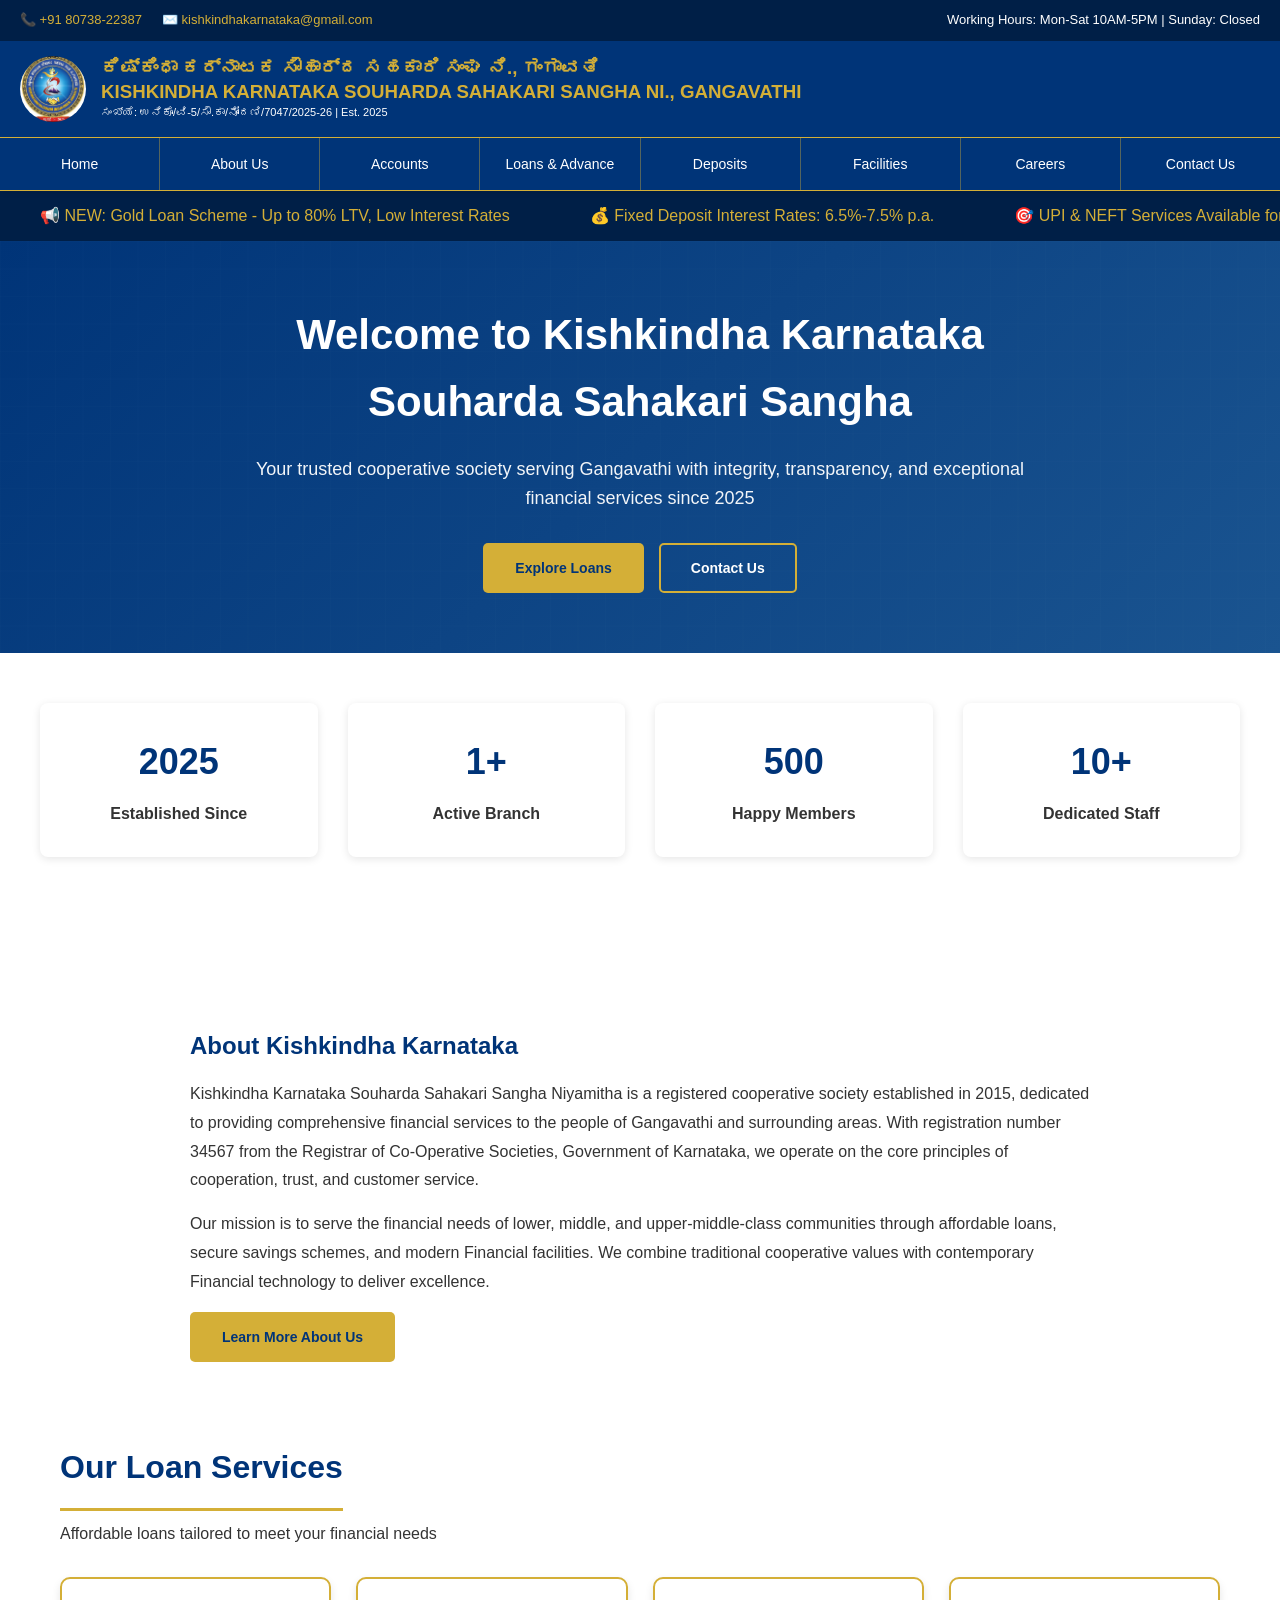
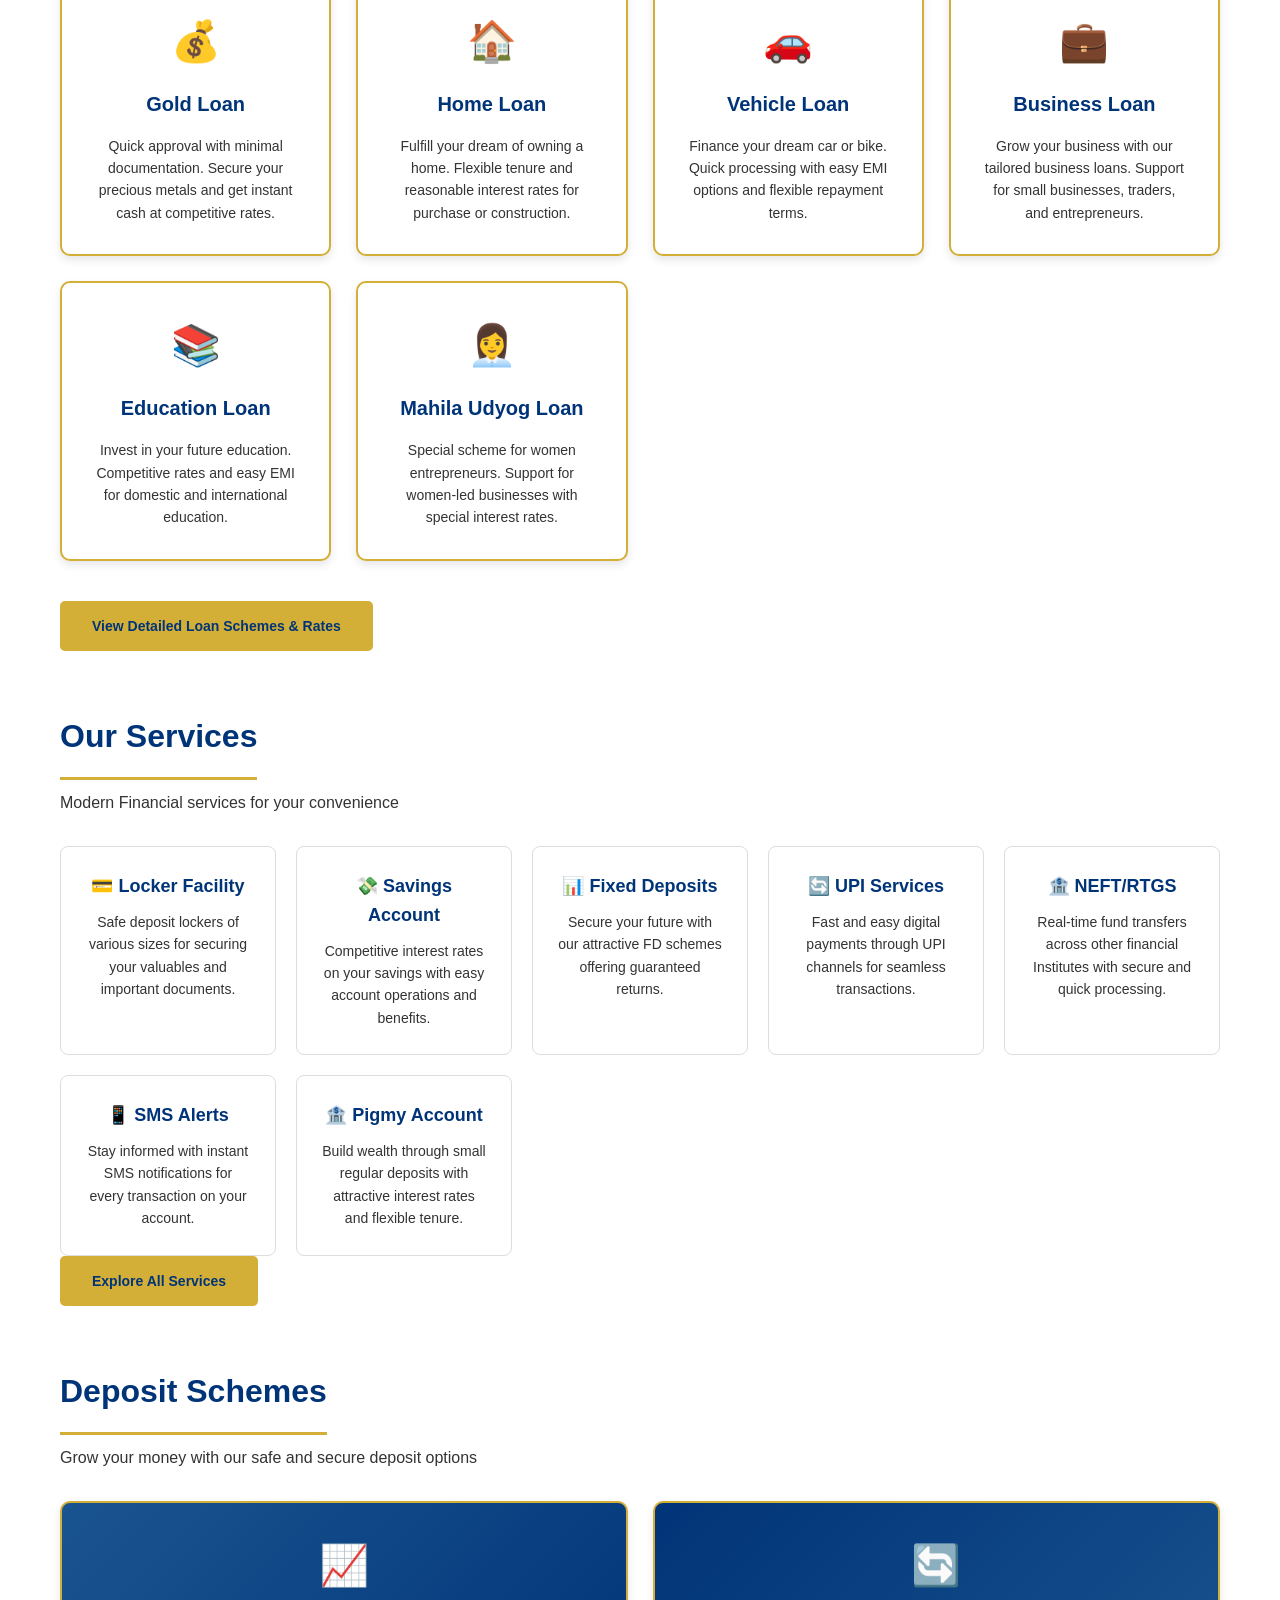
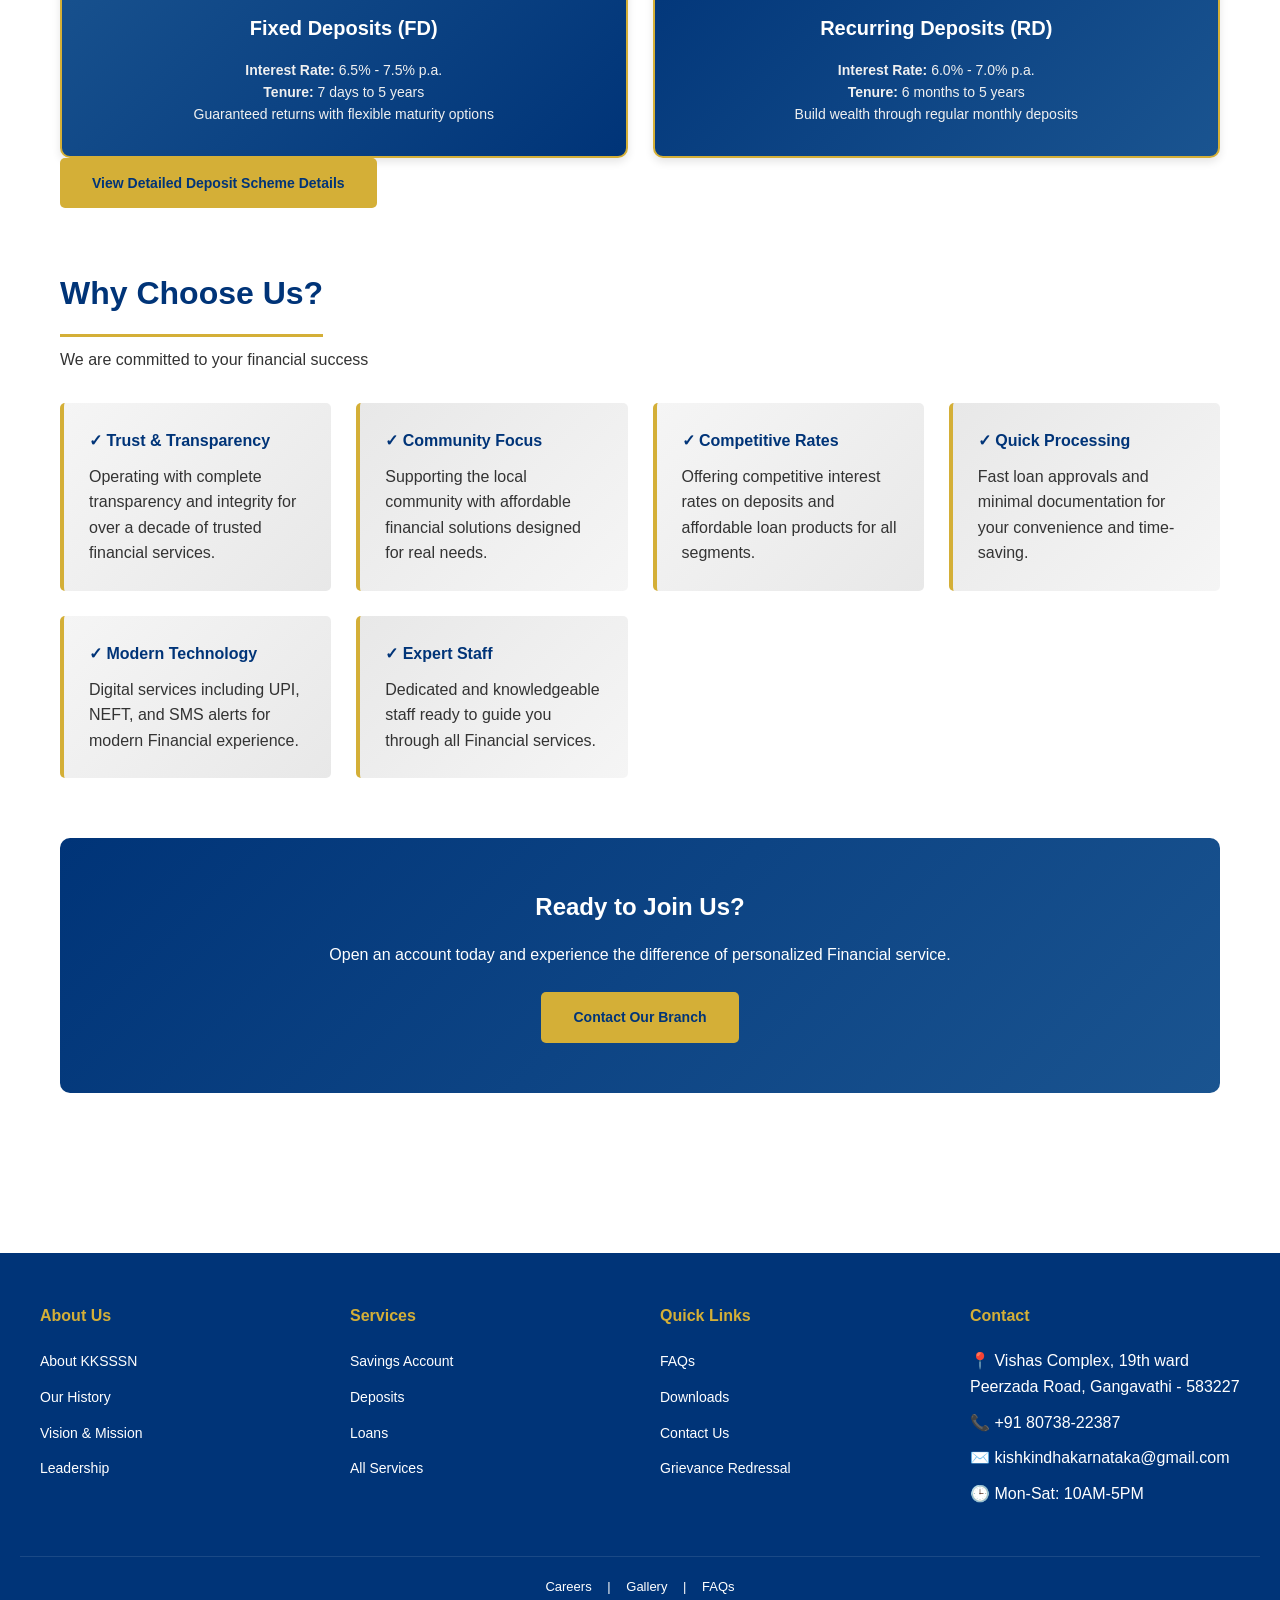
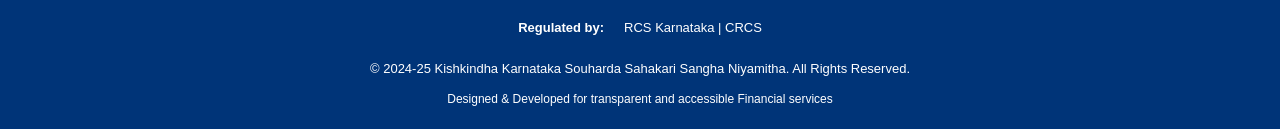
==== commit 20cc6fd4: "updated email and other minor details" ====
--- a/index.html
+++ b/index.html
@@ -370,7 +370,7 @@
             </div>
             <div class="footer-logos">
                 <span style="font-weight: 600;">Regulated by:</span>
-                <span>RCS Karnataka | RBI Guidelines Compliant</span>
+                <span>RCS Karnataka | CRCS</span>
             </div>
             <p style="margin-top: 20px;">© 2024-25 Kishkindha Karnataka Souharda Sahakari Sangha Niyamitha. All Rights Reserved.</p>
             <p style="font-size: 12px; margin-top: 10px;">Designed & Developed for transparent and accessible Financial services</p>
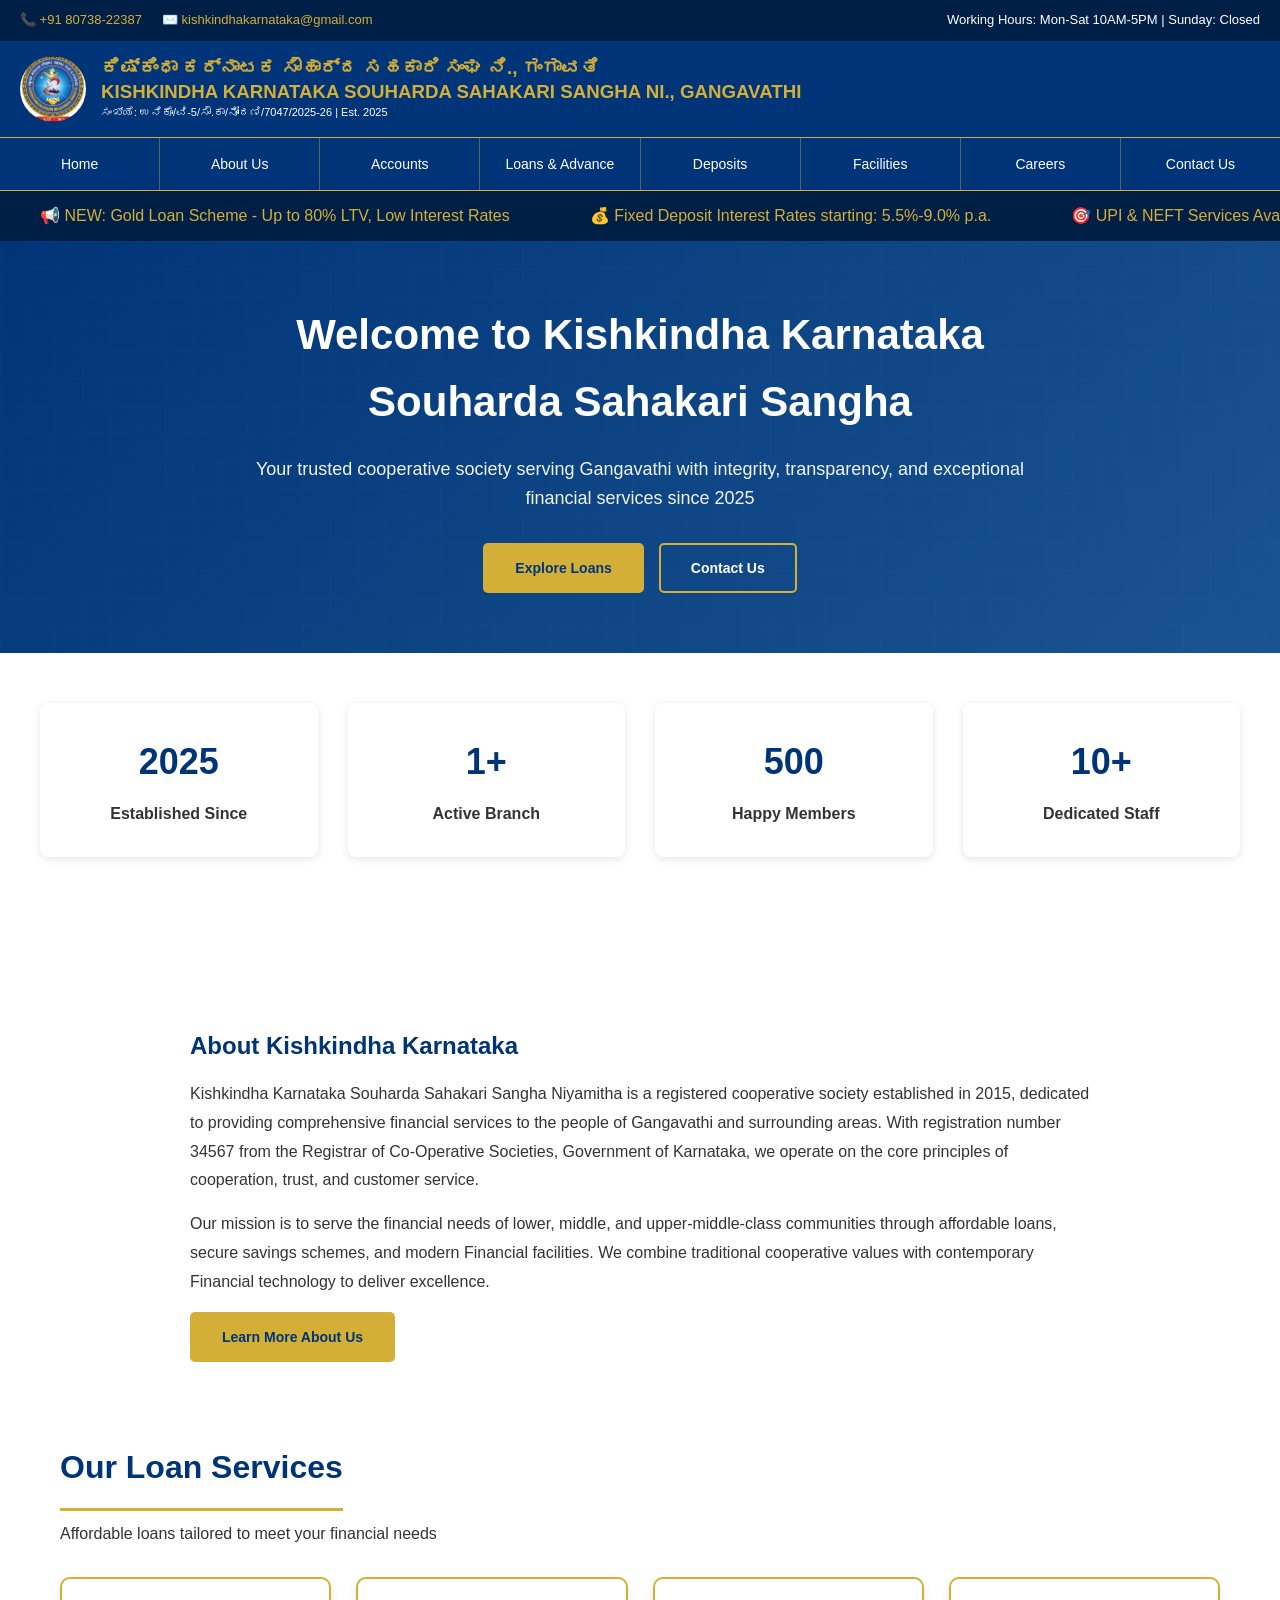
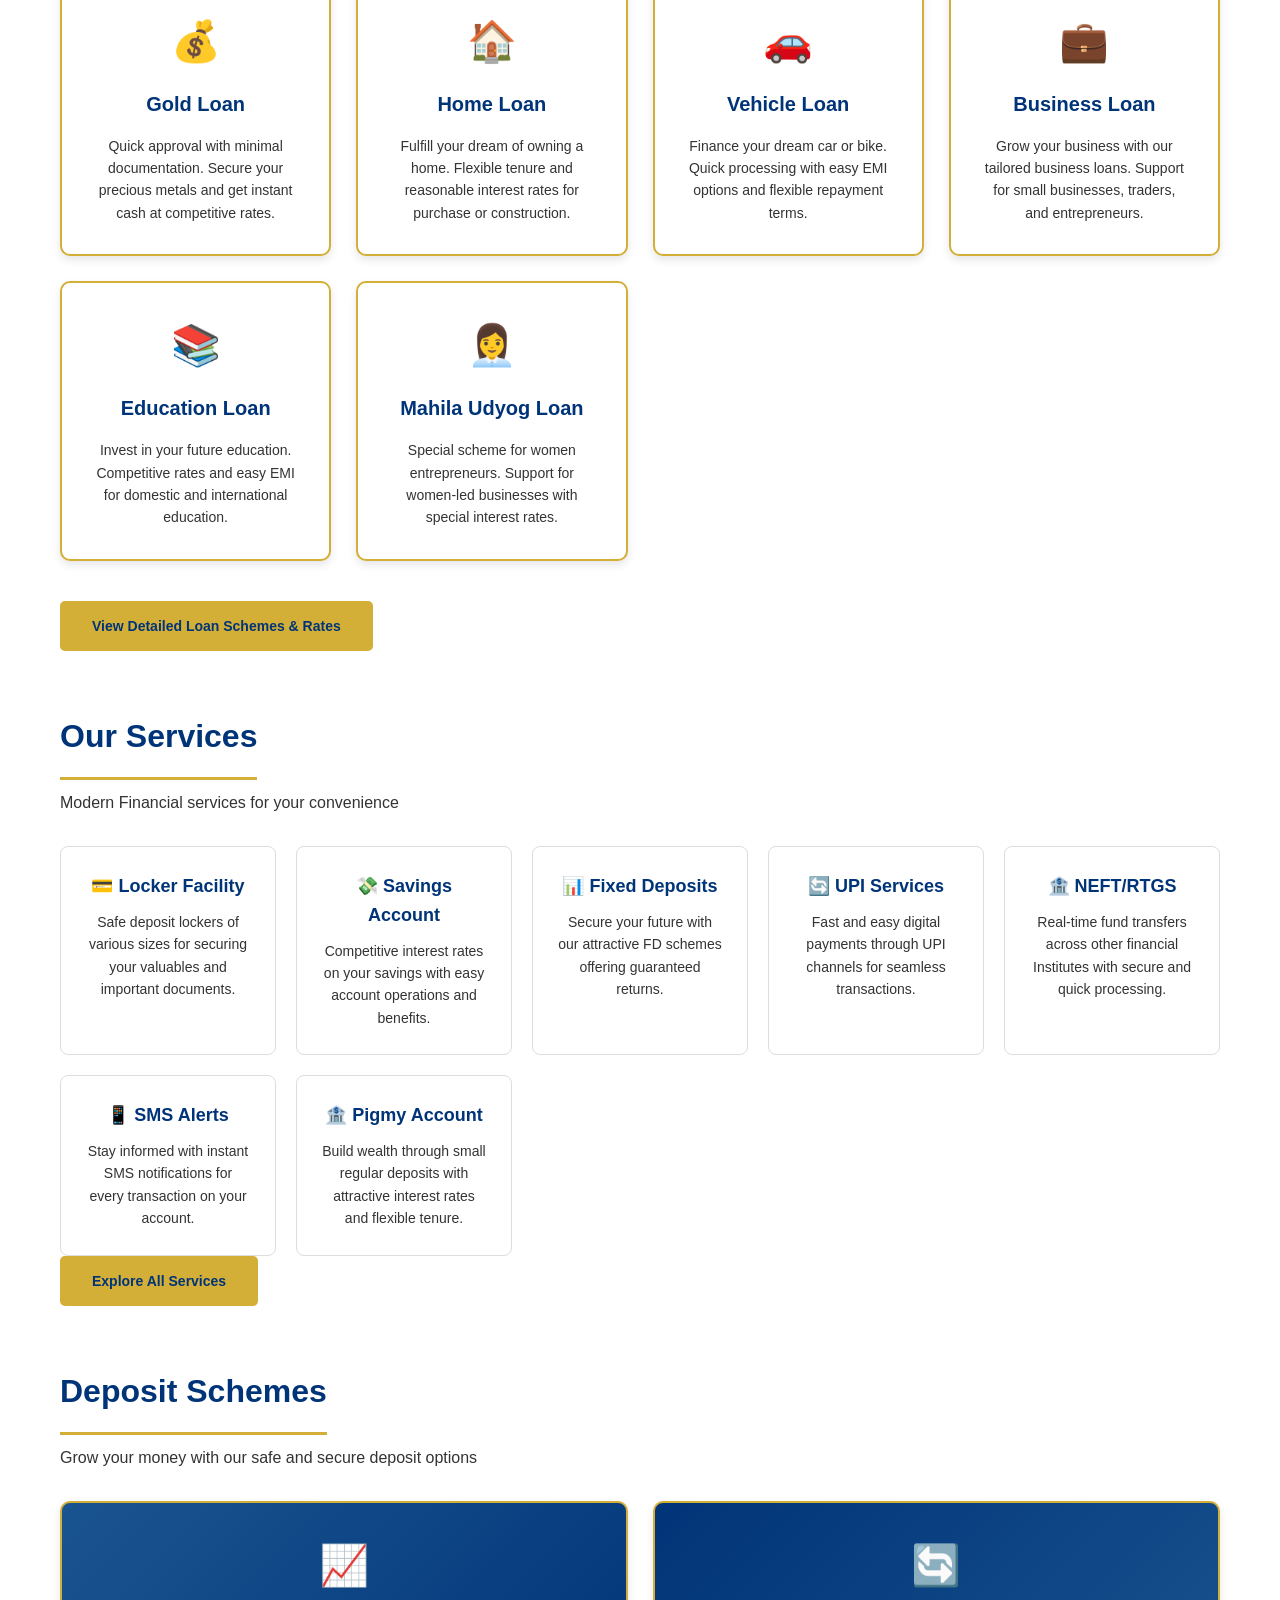
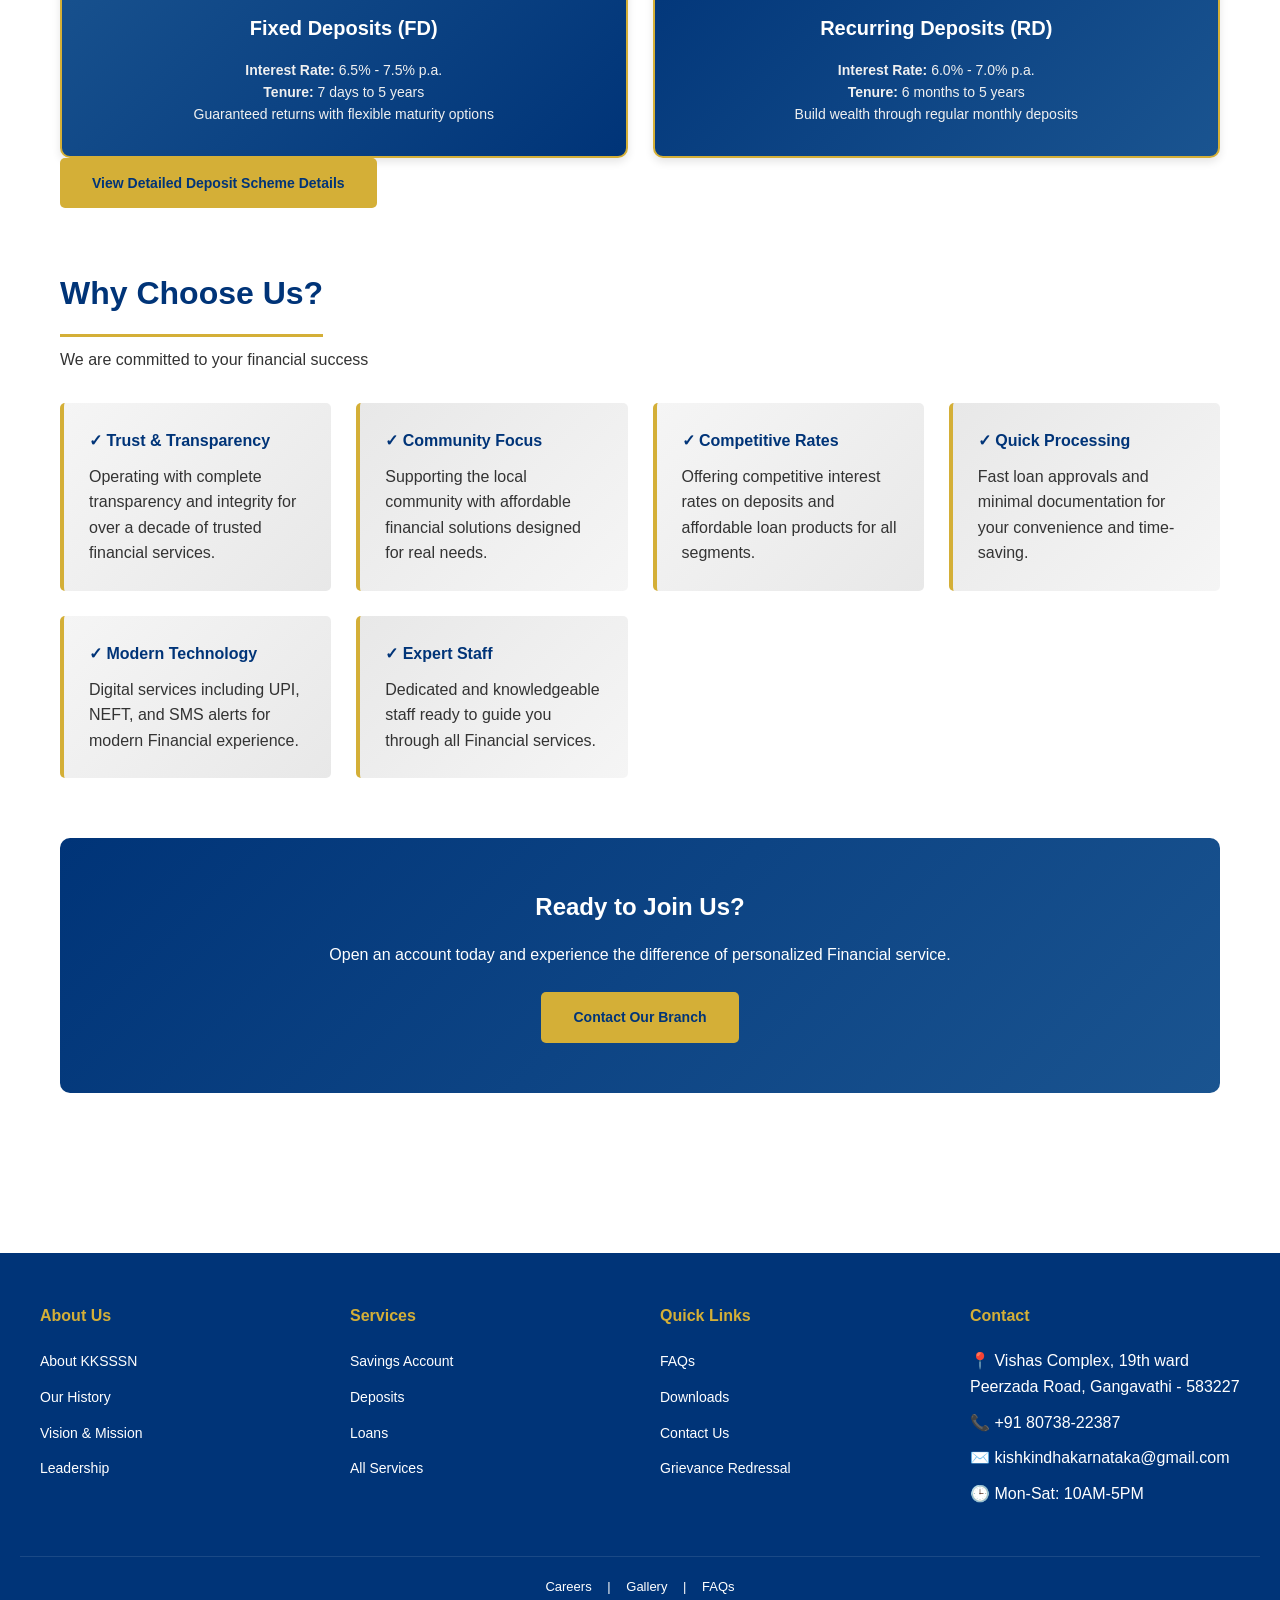
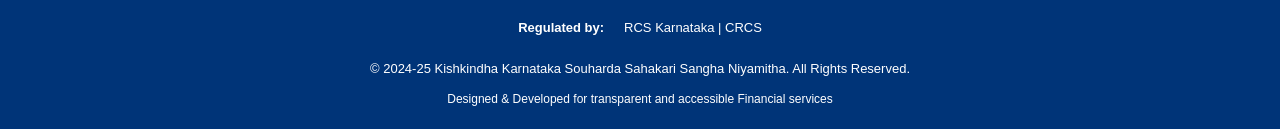
==== commit 08410c9b: "loan" ====
--- a/index.html
+++ b/index.html
@@ -92,7 +92,7 @@
     <div class="marquee-section">
         <div class="marquee">
             <span class="marquee-item">📢 NEW: Gold Loan Scheme - Up to 80% LTV, Low Interest Rates</span>
-            <span class="marquee-item">💰 Fixed Deposit Interest Rates: 6.5%-7.5% p.a.</span>
+            <span class="marquee-item">💰 Fixed Deposit Interest Rates starting: 5.5%-9.0% p.a.</span>
             <span class="marquee-item">🎯 UPI & NEFT Services Available for Easy Transfers</span>
             <span class="marquee-item">📲 SMS Alert Service - Stay Updated with Your Account</span>
         </div>
